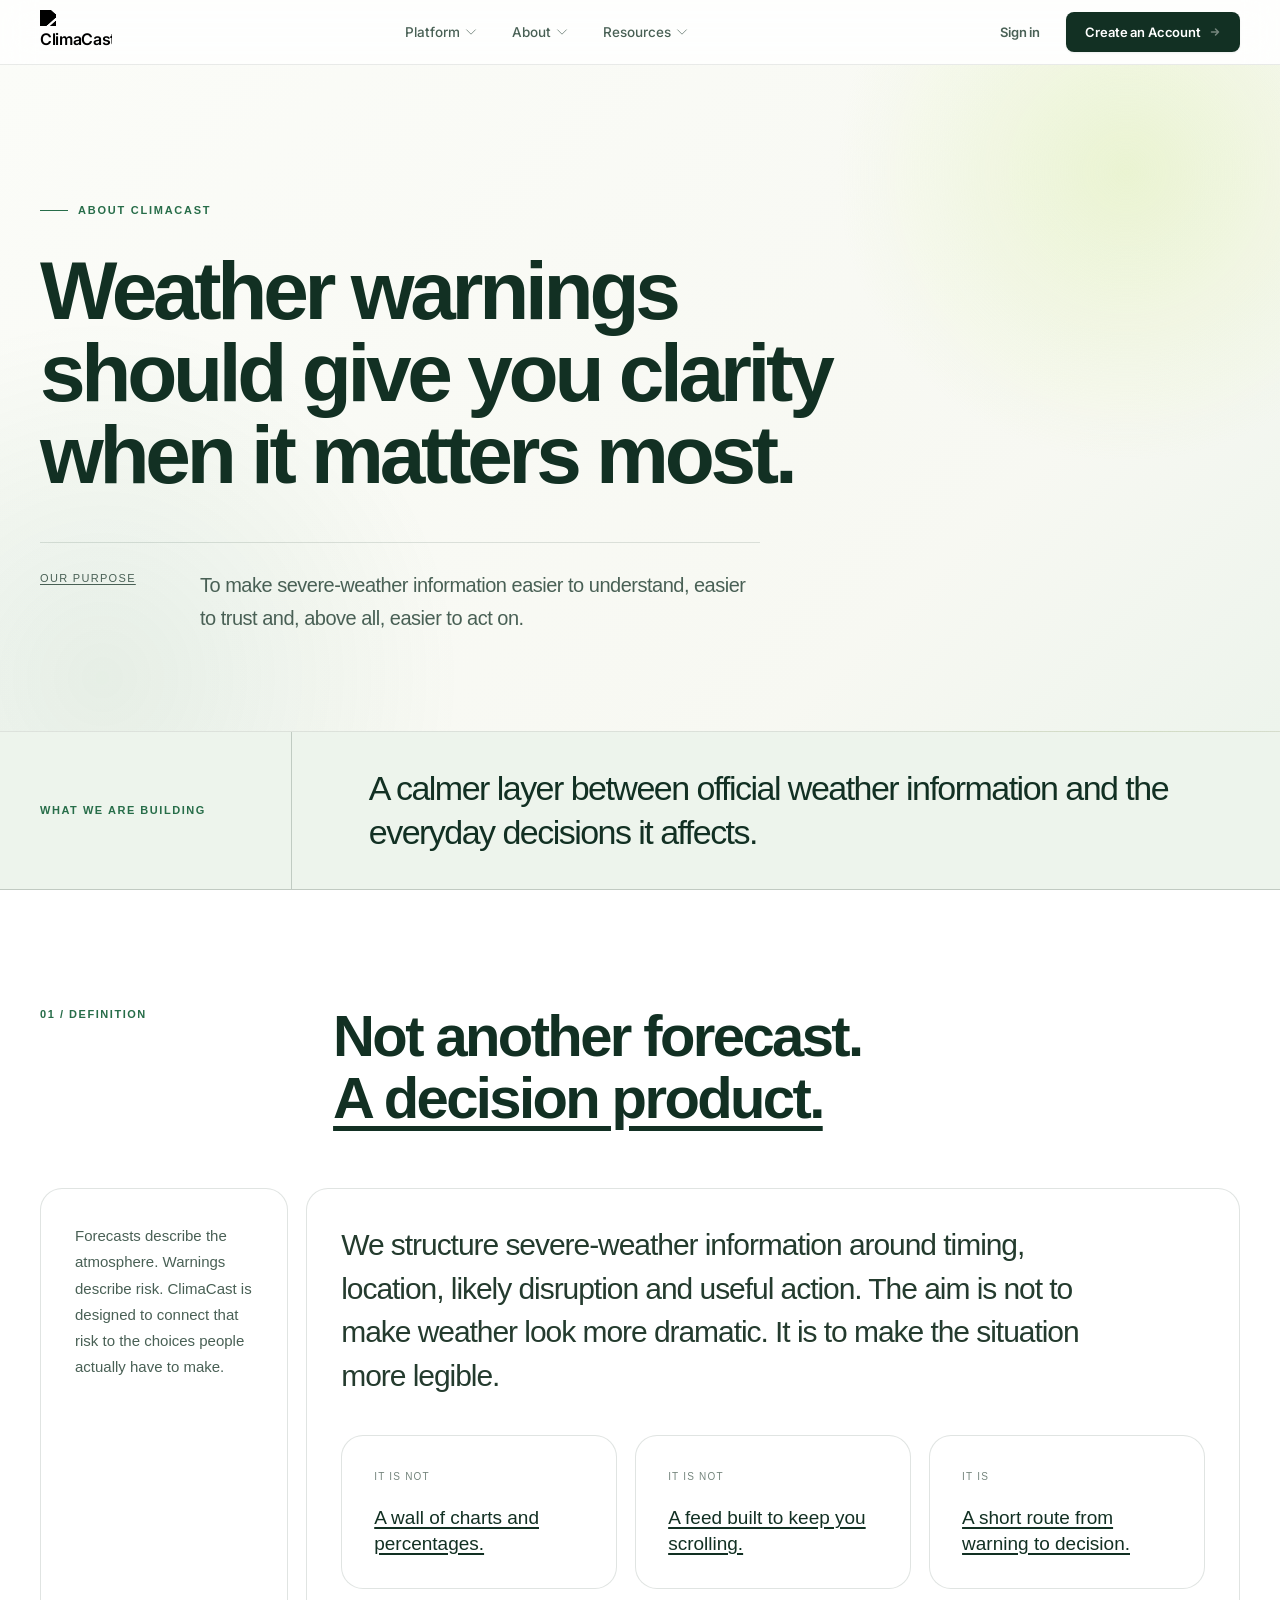
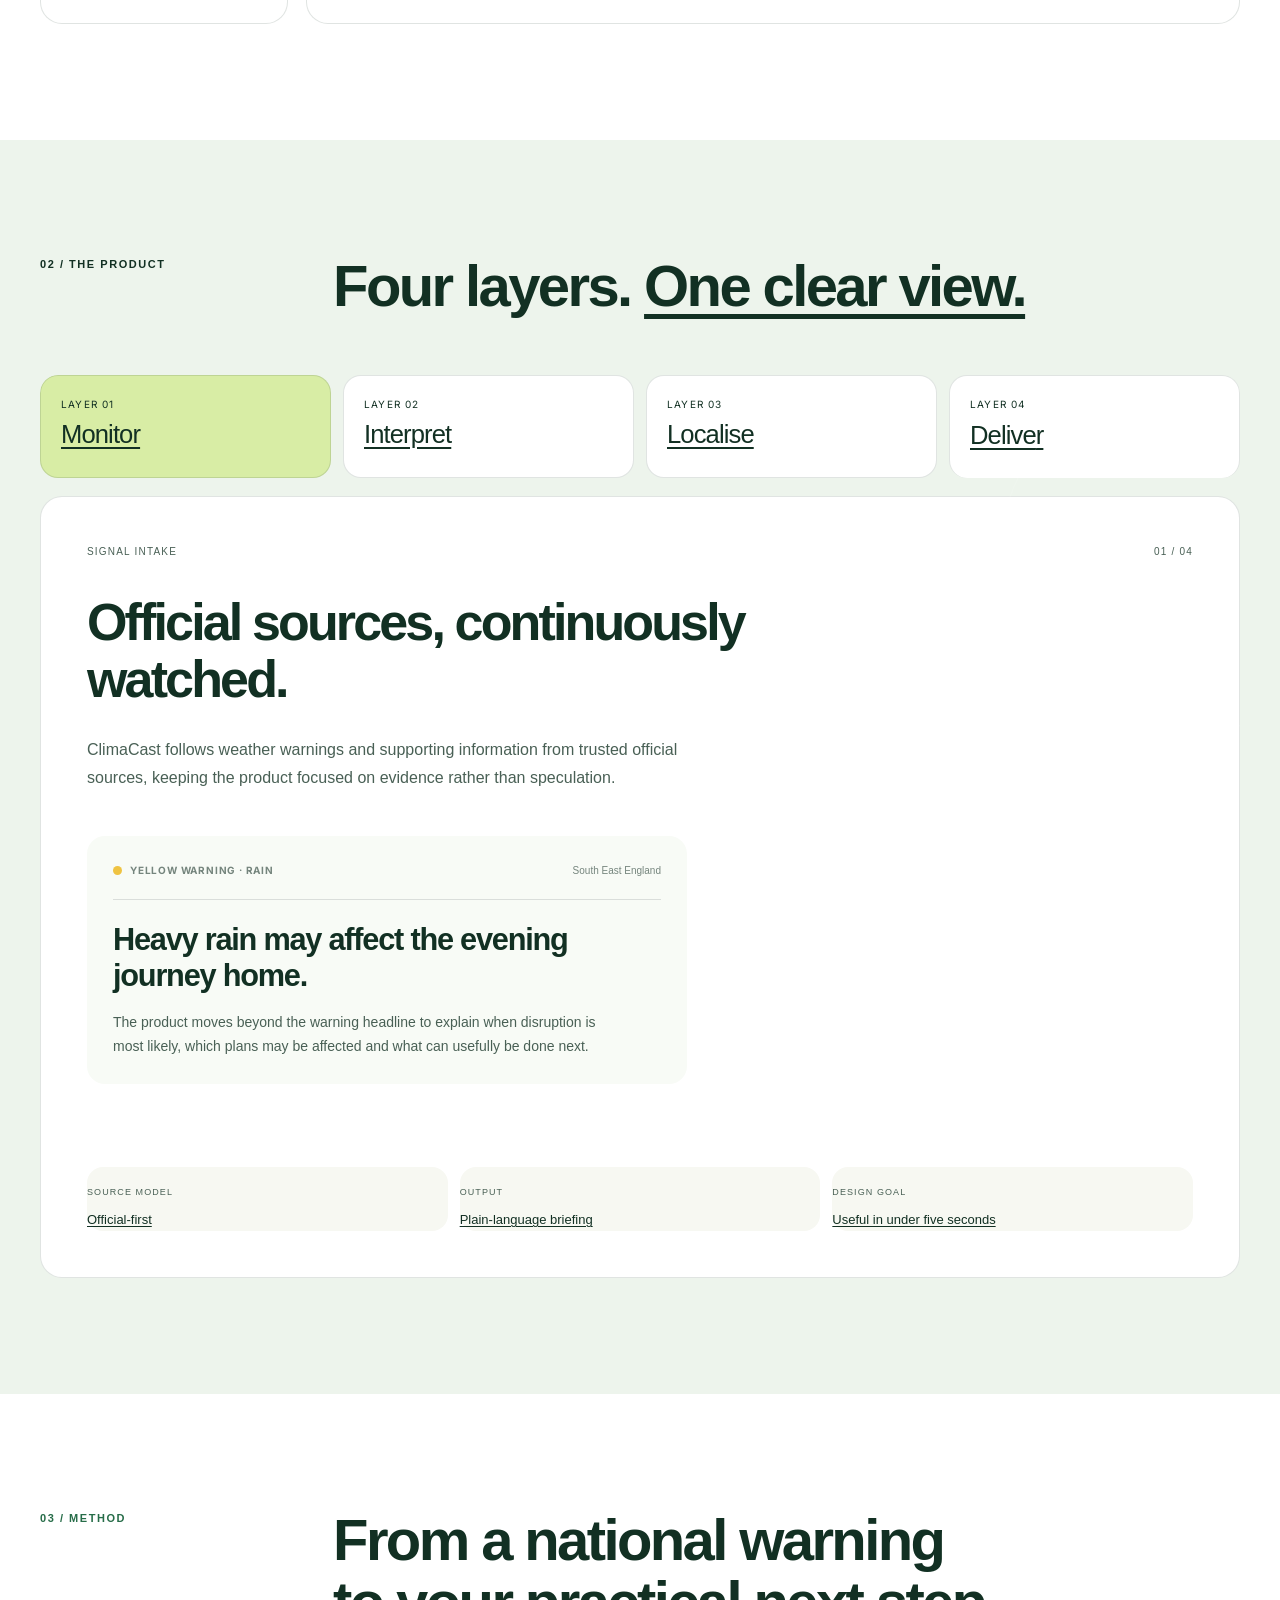
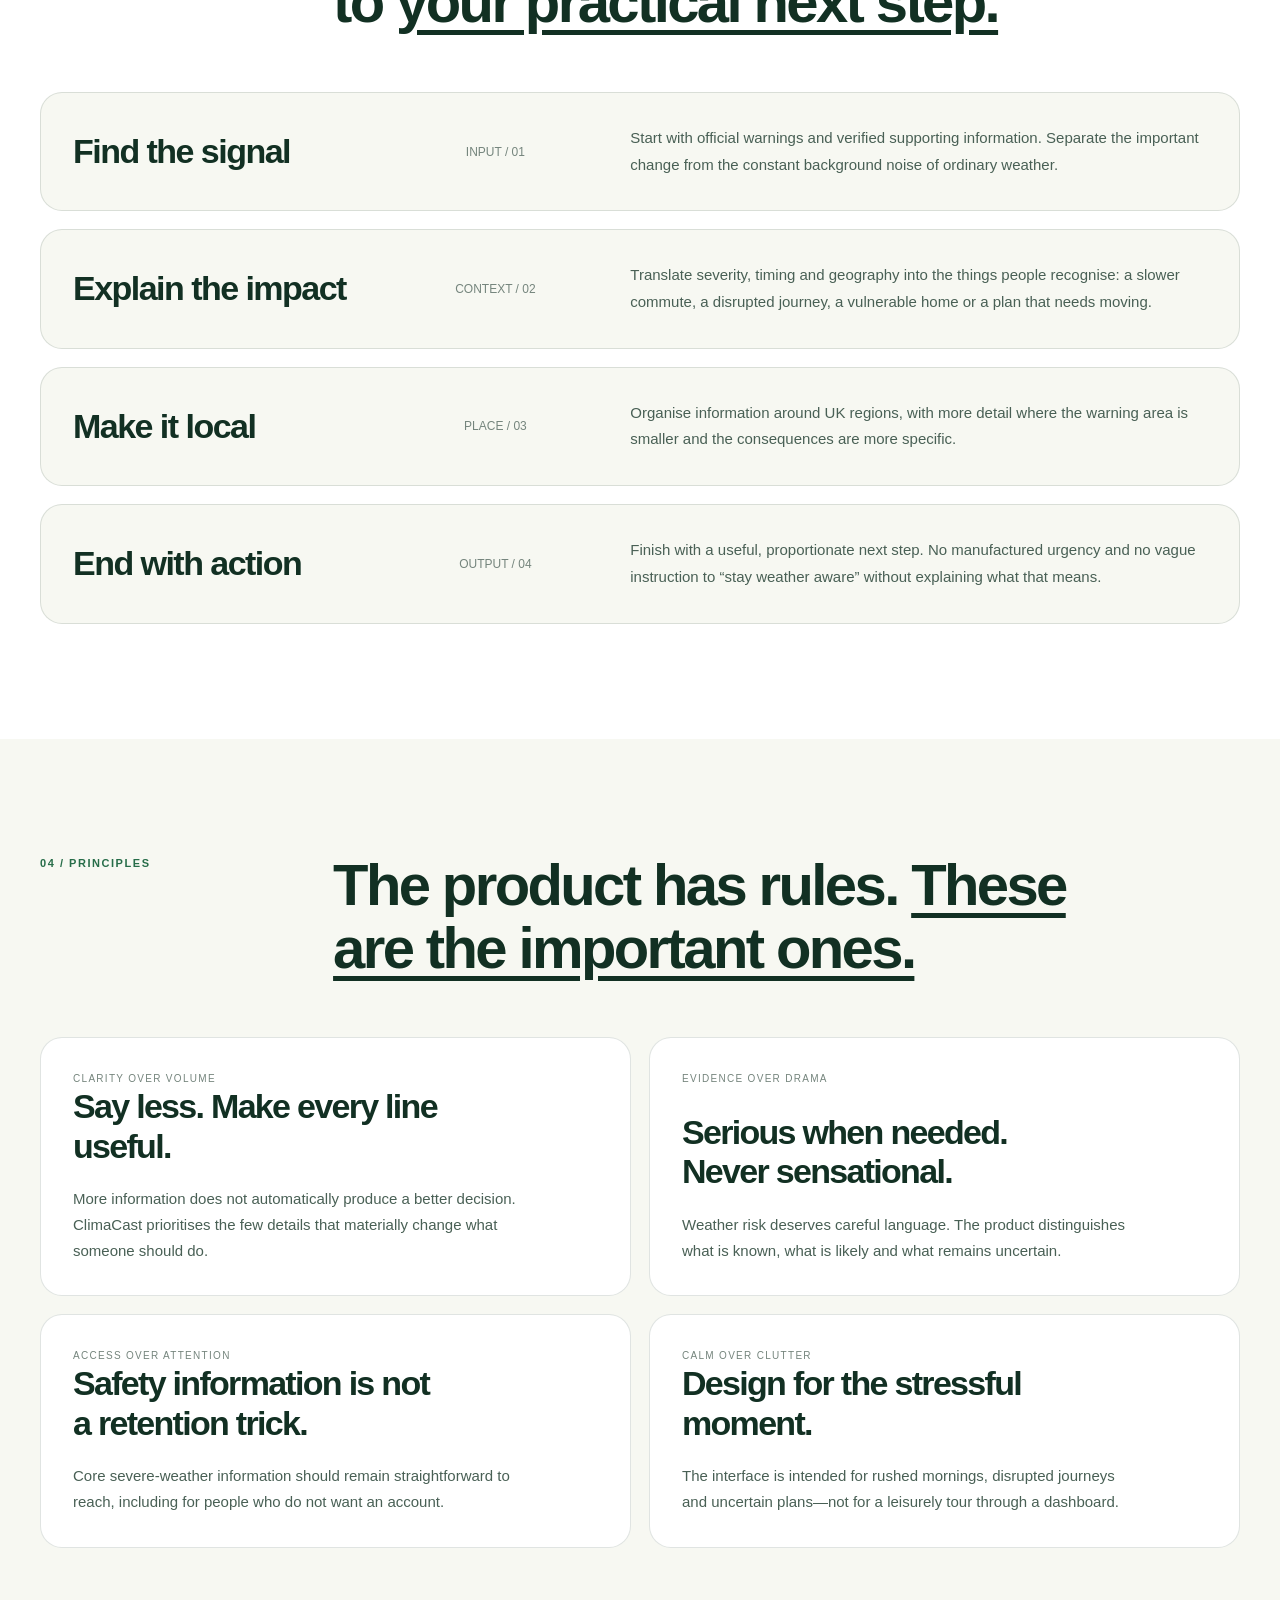
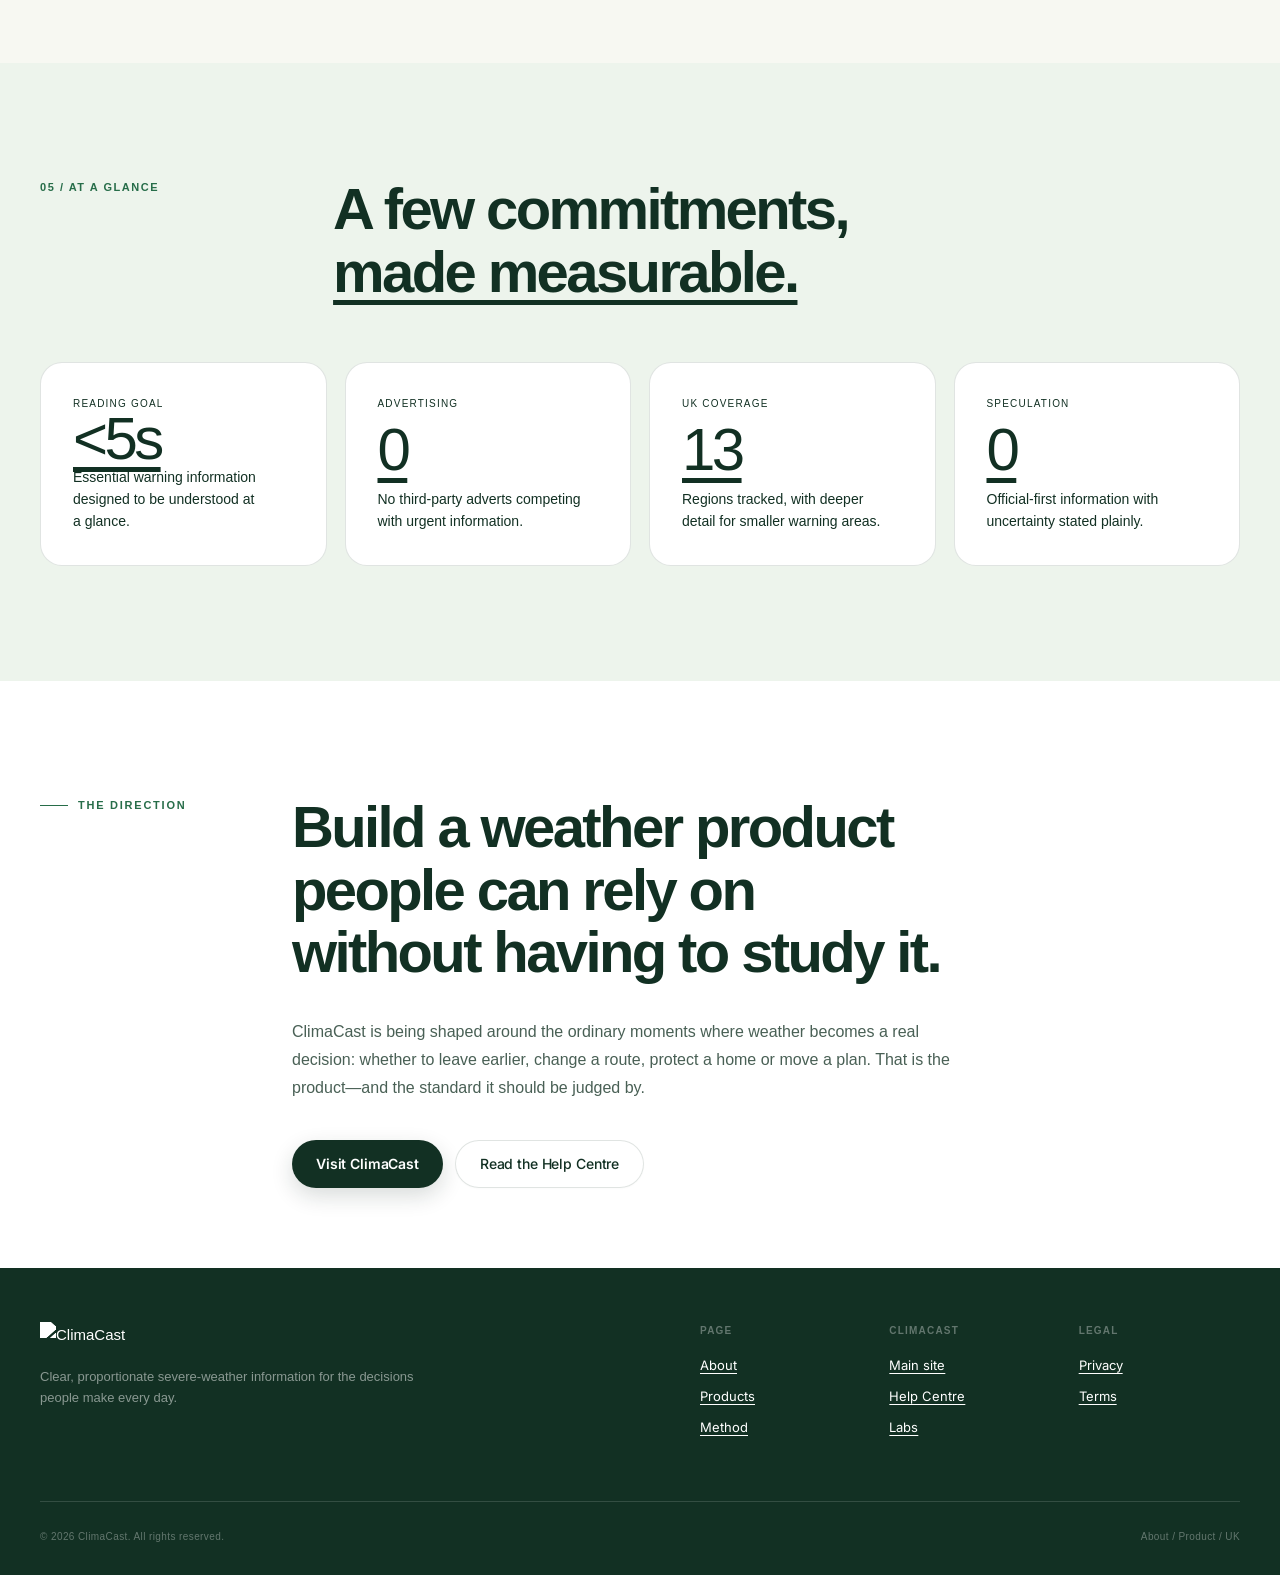
==== about.climacast.uk/index.html @ 26c212fe "[26100-DEVELOPMENT] several changes; summary in commit details" ====
<!DOCTYPE html>
<html lang="en">

<head>
  <meta charset="UTF-8">
  <meta name="viewport" content="width=device-width, initial-scale=1.0">
  <meta name="description"
    content="About ClimaCast and the product behind clearer, more useful UK severe weather intelligence.">
  <title>About ClimaCast — Product and Purpose</title>
  <link rel="preconnect" href="https://api.climacast.uk" crossorigin>
  <link rel="preconnect" href="https://fonts.googleapis.com">
  <link rel="preconnect" href="https://fonts.gstatic.com" crossorigin>
  <link href="https://fonts.googleapis.com/css2?family=Inter:wght@400;500;600;700;800&display=swap" rel="stylesheet">

  <style>
    @font-face {
      font-family: 'ClimaCast Sans';
      src: url('https://api.climacast.uk/fonts/climacast-sans/ClimaCastSans.woff2') format('woff2');
      font-weight: 300 900;
      font-style: normal;
      font-display: swap;
    }
*,
    *::before,
    *::after {
      box-sizing: border-box;
      margin: 0;
      padding: 0;
    }

    :root {
      --bg: #ffffff;
      --bg-surface: #f8fafc;
      --bg-card: #ffffff;
      --bg-muted: #f1f5f9;

      --border: rgba(15, 23, 42, 0.06);
      --border-strong: rgba(15, 23, 42, 0.12);
      --border-glow: rgba(15, 23, 42, 0.24);

      --text-primary: #0f172a;
      --text-secondary: #475569;
      --text-muted: #94a3b8;
      --text-dark: #ffffff;

      --amber: #b45309;
      --amber-bg: rgba(245, 158, 11, 0.05);
      --amber-border: rgba(245, 158, 11, 0.25);

      --yellow: #e3c604;
      --yellow-bg: rgba(234, 179, 8, 0.05);
      --yellow-border: rgba(234, 179, 8, 0.25);

      --red: #b91c1c;
      --red-bg: rgba(239, 68, 68, 0.05);
      --red-border: rgba(239, 68, 68, 0.25);

      --green: #15803d;
      --green-bg: rgba(22, 163, 74, 0.08);

      --blue: #1d4ed8;
      --blue-bg: rgba(59, 130, 246, 0.05);
      --blue-border: rgba(59, 130, 246, 0.25);

      --heading: 'ClimaCast Sans', sans-serif;
      --sans: 'ClimaCast Sans', sans-serif;
      --mono: 'ClimaCast Sans', sans-serif;
      --interactive: 'Inter', sans-serif;

      --radius-sm: 8px;
      --radius-md: 12px;
      --radius-lg: 16px;
      --radius-xl: 24px;

      --transition: all 0.3s cubic-bezier(0.16, 1, 0.3, 1);
      --transition-bounce: all 0.5s cubic-bezier(0.34, 1.56, 0.64, 1);

      --about-ink: #10271c;
      --about-cloud: #e7f0ea;
      --about-paper: #f4f7f2;
      --about-signal: #a9dc76;
      --about-green: #2f8f5b;
      --about-line: rgba(16, 39, 28, 0.16);

      --bg: #ffffff;
      --bg-surface: var(--about-paper);
      --bg-card: #ffffff;
      --bg-muted: var(--about-cloud);

      --text-primary: var(--about-ink);
      --text-secondary: #44594c;
      --text-muted: #6f8076;

      --border: rgba(21, 25, 15, 0.09);
      --border-strong: var(--about-line);
      --border-glow: rgba(47, 143, 91, 0.28);
    }

    html {
      scroll-behavior: smooth;
      background-color: var(--bg);
    }

    body {
      font-family: var(--sans);
      background: var(--bg);
      color: var(--text-primary);
      overflow-x: hidden;
      -webkit-font-smoothing: antialiased;
      font-size: 14px;
      line-height: 1.6;
    }

    h1,
    h2,
    h3,
    h4,
    h5,
    h6 {
      font-family: var(--heading);
    }

    a {
      color: inherit;
      text-decoration: none;
    }

    button,
    input {
      font: inherit;
      background: none;
      border: none;
    }

    img {
      display: block;
      max-width: 100%;
    }

    .container {
      width: min(1200px, calc(100% - 48px));
      margin: 0 auto;
    }

    .skip-link {
      position: absolute;
      left: 24px;
      top: -100px;
      background: var(--text-primary);
      color: var(--text-dark);
      padding: 12px 20px;
      border-radius: var(--radius-sm);
      font-size: 13px;
      font-weight: 600;
      z-index: 9999;
      transition: var(--transition-bounce);
      box-shadow: 0 12px 24px rgba(15, 23, 42, 0.15);
    }

    .skip-link:focus {
      top: 24px;
    }

    /* Buttons preserved from root/index.html. */
    .btn {
      position: relative;
      display: inline-flex;
      align-items: center;
      justify-content: center;
      gap: 8px;
      height: 40px;
      padding: 0 18px;
      border-radius: var(--radius-sm);
      font-size: 13px;
      font-weight: 500;
      letter-spacing: -0.01em;
      cursor: pointer;
      white-space: nowrap;
      transition: var(--transition);
    }

    .btn-primary {
      background: var(--text-primary);
      color: var(--text-dark);
      font-weight: 600;
      box-shadow: 0 1px 2px rgba(15, 23, 42, 0.08), inset 0 1px 0 rgba(255, 255, 255, 0.15);
    }

    .btn-primary:hover:not(:disabled) {
      transform: scale(1.01);
    }

    .btn-primary:active:not(:disabled) {
      transform: scale(0.99);
      box-shadow: none;
    }

    .btn-outline {
      background: #ffffff;
      border: 1px solid var(--border-strong);
      color: var(--text-primary);
      box-shadow: 0 1px 2px rgba(15, 23, 42, 0.02), inset 0 1px 0 rgba(255, 255, 255, 1);
    }

    .btn-outline:hover:not(:disabled) {
      background: var(--bg-surface);
      border-color: var(--border-glow);
      transform: scale(1.01);
      box-shadow: 0 8px 16px rgba(15, 23, 42, 0.06);
    }

    .btn-outline:active:not(:disabled) {
      transform: scale(0.99);
    }

    .btn-ghost {
      color: var(--text-secondary);
    }

    .btn-ghost:hover:not(:disabled) {
      color: var(--text-primary);
      background: rgba(15, 23, 42, 0.04);
      transform: scale(1.01);
    }

    .btn-ghost:active:not(:disabled) {
      transform: scale(0.99);
    }

    .btn-nav {
      height: 34px;
      padding: 0 12px;
      font-size: 12.5px;
      background: rgba(15, 23, 42, 0.02);
      border: 1px solid var(--border);
      color: var(--text-secondary);
    }

    .btn-nav:hover {
      color: var(--text-primary);
      border-color: var(--border-strong);
      background: rgba(15, 23, 42, 0.05);
    }

    .btn-nav svg {
      color: var(--text-muted);
      transition: var(--transition-bounce);
    }

    .btn-nav:hover svg {
      color: var(--text-primary);
      transform: translateX(4px);
    }

    .btn-lg {
      height: 48px;
      padding: 0 24px;
      font-size: 14px;
      border-radius: var(--radius-md);
    }

    .btn:disabled {
      opacity: 0.4;
      cursor: not-allowed;
    }

    /* Header preserved from root/index.html. */
    .header {
      position: sticky;
      top: 0;
      z-index: 1000;
      border-bottom: 1px solid var(--border);
      background: rgba(255, 255, 255, 0.75);
      backdrop-filter: blur(16px);
      transition: transform 0.3s ease;
    }

    .nav {
      display: flex;
      align-items: center;
      justify-content: space-between;
      height: 64px;
    }

    .brand {
      display: flex;
      align-items: center;
      gap: 10px;
      font-weight: 600;
      font-size: 16px;
      letter-spacing: -0.02em;
      color: var(--text-primary);
      transition: var(--transition);
    }

    .brand:hover {
      opacity: 0.8;
    }

    .brand-icon {
      width: 28px;
      height: 28px;
      border-radius: 6px;
      border: 1px solid var(--border-strong);
      background: linear-gradient(135deg, #e2e8f0 0%, #ffffff 100%);
      transition: transform 0.4s ease;
    }

    .brand:hover .brand-icon {
      transform: rotate(10deg) scale(1.05);
    }

    .nav-menu {
      display: flex;
      align-items: center;
      gap: 6px;
    }

    .nav-dropdown {
      position: relative;
    }

    .nav-dropdown-trigger {
      padding: 8px 14px;
      font-size: 13.5px;
      font-weight: 500;
      color: var(--text-secondary);
      border-radius: var(--radius-sm);
      cursor: pointer;
      display: flex;
      align-items: center;
      gap: 4px;
      transition: var(--transition);
    }

    .nav-dropdown-trigger:hover {
      color: var(--text-primary);
      background: rgba(15, 23, 42, 0.03);
    }

    .nav-dropdown-trigger span {
      font-size: 10px;
      color: var(--text-muted);
      transition: transform 0.2s ease;
    }

    .nav-dropdown:hover .nav-dropdown-trigger span {
      transform: rotate(180deg);
      color: var(--text-primary);
    }

    .nav-dropdown-menu {
      position: absolute;
      top: 100%;
      left: 50%;
      transform: translateX(-50%) translateY(10px);
      width: max-content;
      min-width: 320px;
      background: #ffffff;
      border: 1px solid var(--border-strong);
      border-radius: var(--radius-lg);
      box-shadow: 0 20px 50px rgba(15, 23, 42, 0.08), 0 4px 12px rgba(15, 23, 42, 0.02);
      padding: 20px;
      opacity: 0;
      visibility: hidden;
      display: grid;
      gap: 16px;
      z-index: 2000;
      transition: opacity 0.25s ease, transform 0.25s ease, visibility 0.25s;
      padding-top: 20px;
      margin-top: -8px;
    }

    .nav-dropdown-menu.mega-menu {
      width: min(920px, 85vw);
      grid-template-columns: repeat(3, 1fr);
      gap: 28px;
      padding: 24px;
    }

    .nav-dropdown-menu.double-menu {
      width: 620px;
      grid-template-columns: repeat(2, 1fr);
      gap: 20px;
    }

    .nav-dropdown:hover .nav-dropdown-menu {
      opacity: 1;
      visibility: visible;
      transform: translateX(-50%) translateY(0);
    }

    .dropdown-col h4 {
      font-family: var(--heading);
      font-size: 11px;
      font-weight: 700;
      text-transform: uppercase;
      letter-spacing: 0.05em;
      color: var(--text-muted);
      margin-bottom: 12px;
      padding-left: 6px;
    }

    .dropdown-item {
      display: flex;
      gap: 12px;
      padding: 10px;
      border-radius: var(--radius-sm);
      transition: var(--transition);
    }

    .dropdown-item:hover {
      background: var(--bg-surface);
    }

    .dropdown-icon {
      width: 32px;
      height: 32px;
      border: 1px solid var(--border);
      border-radius: 6px;
      background: var(--bg-card);
      flex-shrink: 0;
      display: grid;
      place-items: center;
      color: var(--text-secondary);
      transition: var(--transition);
    }

    .dropdown-item:hover .dropdown-icon {
      color: var(--text-primary);
      background: #ffffff;
    }

    .dropdown-item strong {
      display: block;
      font-size: 13px;
      font-weight: 600;
      color: var(--text-primary);
      margin-bottom: 2px;
    }

    .dropdown-item span {
      display: block;
      font-size: 11.5px;
      color: var(--text-secondary);
      line-height: 1.4;
    }

    .dropdown-item .dropdown-icon svg {
      width: 18px;
      height: 18px;
      color: var(--text-muted);
      transition: var(--transition);
    }

    .dropdown-chevron {
      width: 14px;
      height: 14px;
      color: var(--text-muted);
      transition: transform 0.2s ease;
      flex-shrink: 0;
    }

    .nav-dropdown:hover .dropdown-chevron {
      transform: rotate(180deg);
      color: var(--text-primary);
    }

    .nav-actions {
      display: flex;
      align-items: center;
      gap: 8px;
    }

    .menu-toggle {
      display: none;
      align-items: center;
      justify-content: center;
      width: 38px;
      height: 38px;
      border-radius: var(--radius-sm);
      border: 1px solid var(--border);
      color: var(--text-secondary);
    }

    /* About and product page. */
    .eyebrow {
      display: inline-flex;
      align-items: center;
      gap: 10px;
      font-size: 11px;
      font-weight: 700;
      letter-spacing: 0.16em;
      text-transform: uppercase;
    }

    .eyebrow::before {
      content: '';
      width: 28px;
      height: 1px;
      background: currentColor;
    }

    .about-hero {
      position: relative;
      min-height: calc(100vh - 64px);
      display: grid;
      align-items: stretch;
      background: var(--about-paper);
      border-bottom: 1px solid rgba(16, 26, 39, 0.14);
      overflow: hidden;
    }

    .hero-layout {
      display: grid;
      grid-template-columns: minmax(0, 1.45fr) minmax(320px, 0.55fr);
      min-height: calc(100vh - 64px);
    }

    .hero-copy {
      position: relative;
      padding: clamp(72px, 9vw, 132px) clamp(40px, 7vw, 96px) 64px 0;
      display: flex;
      flex-direction: column;
      justify-content: space-between;
      border-right: 1px solid rgba(16, 26, 39, 0.14);
    }

    .hero-copy::after {
      content: '';
      position: absolute;
      width: 340px;
      height: 340px;
      right: -170px;
      top: 6%;
      border: 1px solid rgba(16, 26, 39, 0.1);
      border-radius: 50%;
      pointer-events: none;
    }

    .hero-copy .eyebrow {
      color: #5c6671;
      margin-bottom: 36px;
    }

    .about-title {
      position: relative;
      z-index: 1;
      max-width: 900px;
      font-size: clamp(54px, 7.6vw, 112px);
      line-height: 0.93;
      letter-spacing: -0.065em;
      font-weight: 650;
      color: var(--about-ink);
    }

    .about-title .outline {
      color: transparent;
      -webkit-text-stroke: 1.4px var(--about-ink);
    }

    .hero-footnote {
      display: grid;
      grid-template-columns: 150px minmax(0, 520px);
      align-items: start;
      gap: 36px;
      margin-top: 80px;
      color: #3f4b58;
    }

    .hero-footnote strong {
      font-size: 11px;
      letter-spacing: 0.12em;
      text-transform: uppercase;
    }

    .hero-footnote p {
      font-family: var(--heading);
      font-size: clamp(18px, 2vw, 24px);
      line-height: 1.45;
      letter-spacing: -0.025em;
    }

    .hero-ledger {
      background: var(--about-ink);
      color: #fff;
      padding: clamp(72px, 9vw, 132px) 0 64px clamp(32px, 5vw, 64px);
      display: flex;
      flex-direction: column;
      justify-content: space-between;
      position: relative;
    }

    .hero-ledger::before {
      content: '';
      position: absolute;
      inset: 0;
      opacity: 0.13;
      background-image:
        linear-gradient(rgba(255, 255, 255, 0.35) 1px, transparent 1px),
        linear-gradient(90deg, rgba(255, 255, 255, 0.35) 1px, transparent 1px);
      background-size: 44px 44px;
      mask-image: linear-gradient(to bottom, #000, transparent 72%);
      pointer-events: none;
    }

    .ledger-top,
    .ledger-bottom {
      position: relative;
      z-index: 1;
    }

    .ledger-label {
      display: flex;
      align-items: center;
      justify-content: space-between;
      color: rgba(255, 255, 255, 0.56);
      font-size: 10px;
      text-transform: uppercase;
      letter-spacing: 0.14em;
      padding-right: 24px;
      margin-bottom: 42px;
    }

    .live-dot {
      width: 7px;
      height: 7px;
      border-radius: 50%;
      background: var(--about-signal);
      box-shadow: 0 0 0 6px rgba(231, 240, 90, 0.09);
    }

    .ledger-statement {
      max-width: 340px;
      font-family: var(--heading);
      font-size: clamp(27px, 3vw, 42px);
      line-height: 1.08;
      letter-spacing: -0.045em;
    }

    .ledger-statement mark {
      background: var(--about-signal);
      color: var(--about-ink);
      padding: 0 0.12em;
    }

    .ledger-list {
      list-style: none;
      padding-right: 24px;
    }

    .ledger-list li {
      display: grid;
      grid-template-columns: 48px 1fr;
      gap: 18px;
      padding: 18px 0;
      border-top: 1px solid rgba(255, 255, 255, 0.14);
    }

    .ledger-list span {
      color: var(--about-signal);
      font-family: var(--heading);
      font-size: 12px;
    }

    .ledger-list p {
      color: rgba(255, 255, 255, 0.72);
      font-size: 12px;
      line-height: 1.55;
    }

    .identity-strip {
      background: var(--about-signal);
      color: var(--about-ink);
      border-bottom: 1px solid rgba(16, 26, 39, 0.18);
    }

    .identity-grid {
      display: grid;
      grid-template-columns: 0.7fr 1.3fr;
      min-height: 210px;
    }

    .identity-label {
      display: flex;
      align-items: center;
      border-right: 1px solid rgba(16, 26, 39, 0.18);
      padding-right: 48px;
    }

    .identity-label p {
      font-size: 11px;
      letter-spacing: 0.14em;
      text-transform: uppercase;
      font-weight: 700;
    }

    .identity-text {
      padding: 46px 0 46px clamp(36px, 6vw, 88px);
      display: flex;
      align-items: center;
    }

    .identity-text p {
      max-width: 780px;
      font-family: var(--heading);
      font-size: clamp(25px, 3vw, 42px);
      line-height: 1.16;
      letter-spacing: -0.045em;
    }

    .section-shell {
      padding: clamp(92px, 11vw, 160px) 0;
    }

    .section-header {
      display: grid;
      grid-template-columns: 0.7fr 1.3fr;
      margin-bottom: clamp(56px, 7vw, 96px);
    }

    .section-number {
      font-size: 11px;
      letter-spacing: 0.14em;
      text-transform: uppercase;
      font-weight: 700;
      color: #697582;
    }

    .section-heading {
      max-width: 770px;
      font-size: clamp(40px, 5.4vw, 76px);
      line-height: 1.02;
      letter-spacing: -0.055em;
      font-weight: 600;
      color: var(--about-ink);
    }

    .section-heading em {
      font-weight: 350;
      color: #6b7680;
    }

    .product-definition {
      background: #fff;
    }

    .definition-grid {
      display: grid;
      grid-template-columns: 0.7fr 1.3fr;
      border-top: 1px solid rgba(16, 26, 39, 0.16);
    }

    .definition-aside {
      padding: 48px 48px 48px 0;
      border-right: 1px solid rgba(16, 26, 39, 0.16);
    }

    .definition-aside p {
      max-width: 310px;
      color: #5b6874;
      font-size: 13px;
      line-height: 1.75;
    }

    .definition-main {
      padding: 48px 0 0 clamp(36px, 6vw, 88px);
    }

    .definition-main > p {
      max-width: 760px;
      font-family: var(--heading);
      font-size: clamp(22px, 2.8vw, 36px);
      line-height: 1.35;
      letter-spacing: -0.035em;
      margin-bottom: 72px;
      color: #25313d;
    }

    .not-list {
      display: grid;
      grid-template-columns: repeat(3, 1fr);
      border-top: 1px solid rgba(16, 26, 39, 0.16);
    }

    .not-item {
      padding: 28px 24px 36px 0;
      min-height: 160px;
    }

    .not-item + .not-item {
      border-left: 1px solid rgba(16, 26, 39, 0.16);
      padding-left: 24px;
    }

    .not-item span {
      display: block;
      font-size: 10px;
      letter-spacing: 0.12em;
      text-transform: uppercase;
      color: #7b8690;
      margin-bottom: 20px;
    }

    .not-item strong {
      display: block;
      max-width: 190px;
      font-family: var(--heading);
      font-size: 18px;
      line-height: 1.25;
      font-weight: 550;
    }

    .product-system {
      background: var(--about-ink);
      color: #fff;
      overflow: hidden;
    }

    .product-system .section-number {
      color: rgba(255, 255, 255, 0.48);
    }

    .product-system .section-heading {
      color: #fff;
    }

    .product-system .section-heading em {
      color: rgba(255, 255, 255, 0.45);
    }

    .system-board {
      display: grid;
      grid-template-columns: 0.48fr 1.52fr;
      border: 1px solid rgba(255, 255, 255, 0.15);
      min-height: 670px;
    }

    .system-index {
      border-right: 1px solid rgba(255, 255, 255, 0.15);
      display: flex;
      flex-direction: column;
    }

    .system-tab {
      flex: 1;
      padding: 28px;
      border-bottom: 1px solid rgba(255, 255, 255, 0.15);
      display: flex;
      flex-direction: column;
      justify-content: space-between;
      min-height: 142px;
      color: rgba(255, 255, 255, 0.4);
      transition: background 0.25s ease, color 0.25s ease;
      cursor: pointer;
    }

    .system-tab:last-child {
      border-bottom: 0;
    }

    .system-tab:hover,
    .system-tab.is-active {
      background: var(--about-signal);
      color: var(--about-ink);
    }

    .system-tab span {
      font-size: 10px;
      letter-spacing: 0.12em;
      text-transform: uppercase;
    }

    .system-tab strong {
      font-family: var(--heading);
      font-size: clamp(20px, 2vw, 27px);
      font-weight: 500;
      letter-spacing: -0.035em;
    }

    .system-stage {
      padding: clamp(34px, 5vw, 72px);
      position: relative;
      display: flex;
      flex-direction: column;
      justify-content: space-between;
      background-image:
        linear-gradient(rgba(255, 255, 255, 0.055) 1px, transparent 1px),
        linear-gradient(90deg, rgba(255, 255, 255, 0.055) 1px, transparent 1px);
      background-size: 56px 56px;
    }

    .system-stage::after {
      content: '';
      position: absolute;
      width: 360px;
      height: 360px;
      right: -120px;
      top: -120px;
      border: 1px solid rgba(255, 255, 255, 0.12);
      border-radius: 50%;
    }

    .stage-kicker {
      position: relative;
      z-index: 1;
      display: flex;
      justify-content: space-between;
      color: rgba(255, 255, 255, 0.48);
      font-size: 10px;
      letter-spacing: 0.12em;
      text-transform: uppercase;
    }

    .stage-content {
      position: relative;
      z-index: 1;
      max-width: 740px;
    }

    .stage-content h3 {
      font-size: clamp(38px, 5vw, 70px);
      line-height: 1;
      letter-spacing: -0.055em;
      font-weight: 550;
      margin-bottom: 28px;
    }

    .stage-content > p {
      max-width: 570px;
      color: rgba(255, 255, 255, 0.64);
      font-size: 15px;
      line-height: 1.75;
      margin-bottom: 44px;
    }

    .signal-card {
      max-width: 600px;
      background: #f5f6f0;
      color: var(--about-ink);
      padding: 26px;
      border-radius: 2px;
      box-shadow: 18px 18px 0 rgba(231, 240, 90, 0.12);
    }

    .signal-card-head {
      display: flex;
      justify-content: space-between;
      align-items: center;
      padding-bottom: 20px;
      border-bottom: 1px solid rgba(16, 26, 39, 0.13);
      margin-bottom: 22px;
    }

    .warning-chip {
      display: inline-flex;
      align-items: center;
      gap: 8px;
      color: #7a5000;
      font-size: 10px;
      font-weight: 700;
      letter-spacing: 0.08em;
      text-transform: uppercase;
    }

    .warning-chip::before {
      content: '';
      width: 9px;
      height: 9px;
      background: #efc342;
      border-radius: 50%;
    }

    .signal-card-head > span {
      color: #77818a;
      font-size: 10px;
    }

    .signal-card h4 {
      font-size: clamp(22px, 2.4vw, 31px);
      line-height: 1.16;
      letter-spacing: -0.04em;
      font-weight: 600;
      margin-bottom: 18px;
    }

    .signal-card p {
      max-width: 500px;
      color: #56626d;
      font-size: 12px;
    }

    .stage-meta {
      position: relative;
      z-index: 1;
      display: grid;
      grid-template-columns: repeat(3, 1fr);
      margin-top: 48px;
      border-top: 1px solid rgba(255, 255, 255, 0.14);
    }

    .stage-meta div {
      padding-top: 18px;
    }

    .stage-meta span {
      display: block;
      color: rgba(255, 255, 255, 0.36);
      font-size: 9px;
      text-transform: uppercase;
      letter-spacing: 0.12em;
      margin-bottom: 6px;
    }

    .stage-meta strong {
      font-size: 12px;
      font-weight: 500;
    }

    .method {
      background: var(--about-cloud);
    }

    .method-list {
      border-top: 1px solid rgba(16, 26, 39, 0.17);
    }

    .method-row {
      display: grid;
      grid-template-columns: 0.7fr 0.34fr 0.96fr;
      min-height: 225px;
      border-bottom: 1px solid rgba(16, 26, 39, 0.17);
    }

    .method-name {
      display: flex;
      align-items: center;
      padding-right: 40px;
      border-right: 1px solid rgba(16, 26, 39, 0.17);
    }

    .method-name h3 {
      font-size: clamp(28px, 3.5vw, 48px);
      letter-spacing: -0.045em;
      line-height: 1;
      font-weight: 550;
    }

    .method-code {
      display: grid;
      place-items: center;
      border-right: 1px solid rgba(16, 26, 39, 0.17);
      color: #75808b;
      font-family: var(--heading);
      font-size: 12px;
    }

    .method-copy {
      display: flex;
      align-items: center;
      padding-left: clamp(32px, 5vw, 72px);
    }

    .method-copy p {
      max-width: 510px;
      color: #4e5c68;
      font-size: 14px;
      line-height: 1.8;
    }

    .principles {
      background: var(--about-paper);
    }

    .principle-grid {
      display: grid;
      grid-template-columns: repeat(2, 1fr);
      border-top: 1px solid rgba(16, 26, 39, 0.17);
      border-left: 1px solid rgba(16, 26, 39, 0.17);
    }

    .principle-card {
      min-height: 330px;
      padding: clamp(30px, 4vw, 56px);
      border-right: 1px solid rgba(16, 26, 39, 0.17);
      border-bottom: 1px solid rgba(16, 26, 39, 0.17);
      display: flex;
      flex-direction: column;
      justify-content: space-between;
      position: relative;
      overflow: hidden;
    }

    .principle-card::after {
      content: attr(data-index);
      position: absolute;
      right: -8px;
      bottom: -66px;
      font-family: var(--heading);
      font-size: 190px;
      font-weight: 700;
      line-height: 1;
      color: rgba(16, 26, 39, 0.035);
    }

    .principle-card > span {
      font-size: 10px;
      letter-spacing: 0.13em;
      text-transform: uppercase;
      color: #76818b;
    }

    .principle-card h3 {
      position: relative;
      z-index: 1;
      max-width: 380px;
      font-size: clamp(28px, 3.6vw, 48px);
      line-height: 1;
      letter-spacing: -0.05em;
      font-weight: 560;
      margin-bottom: 20px;
    }

    .principle-card p {
      position: relative;
      z-index: 1;
      max-width: 430px;
      color: #55626e;
      font-size: 13px;
      line-height: 1.75;
    }

    .facts {
      background: var(--about-signal);
      color: var(--about-ink);
    }

    .facts-grid {
      display: grid;
      grid-template-columns: repeat(4, 1fr);
      border-left: 1px solid rgba(16, 26, 39, 0.22);
      border-top: 1px solid rgba(16, 26, 39, 0.22);
    }

    .fact {
      min-height: 270px;
      padding: 32px;
      border-right: 1px solid rgba(16, 26, 39, 0.22);
      border-bottom: 1px solid rgba(16, 26, 39, 0.22);
      display: flex;
      flex-direction: column;
      justify-content: space-between;
    }

    .fact span {
      font-size: 10px;
      text-transform: uppercase;
      letter-spacing: 0.12em;
    }

    .fact strong {
      font-family: var(--heading);
      font-size: clamp(42px, 5vw, 72px);
      line-height: 0.9;
      letter-spacing: -0.06em;
      font-weight: 650;
    }

    .fact p {
      max-width: 190px;
      font-size: 12px;
      line-height: 1.55;
    }

    .closing {
      background: #fff;
      padding: clamp(90px, 12vw, 180px) 0 80px;
    }

    .closing-grid {
      display: grid;
      grid-template-columns: 0.7fr 1.3fr;
    }

    .closing .eyebrow {
      align-self: start;
      color: #6a7580;
    }

    .closing-copy h2 {
      max-width: 840px;
      font-size: clamp(48px, 6vw, 88px);
      line-height: 0.98;
      letter-spacing: -0.06em;
      font-weight: 600;
      margin-bottom: 34px;
    }

    .closing-copy p {
      max-width: 620px;
      color: #56636f;
      font-size: 16px;
      line-height: 1.75;
      margin-bottom: 38px;
    }

    .closing-actions {
      display: flex;
      gap: 12px;
      flex-wrap: wrap;
    }

    .footer {
      background: var(--about-ink);
      color: #fff;
      padding: 54px 0 30px;
    }

    .footer-top {
      display: grid;
      grid-template-columns: 1.1fr 0.9fr;
      padding-bottom: 54px;
      border-bottom: 1px solid rgba(255, 255, 255, 0.14);
    }

    .footer-brand img {
      width: 112px;
      filter: brightness(0) invert(1);
      margin-bottom: 20px;
    }

    .footer-brand p {
      max-width: 390px;
      color: rgba(255, 255, 255, 0.5);
      font-size: 12px;
    }

    .footer-links {
      display: grid;
      grid-template-columns: repeat(3, 1fr);
      gap: 28px;
    }

    .footer-links h3 {
      color: rgba(255, 255, 255, 0.34);
      font-size: 10px;
      text-transform: uppercase;
      letter-spacing: 0.12em;
      margin-bottom: 16px;
    }

    .footer-links a {
      display: block;
      width: max-content;
      color: rgba(255, 255, 255, 0.68);
      font-size: 12px;
      margin-bottom: 10px;
    }

    .footer-links a:hover {
      color: #fff;
    }

    .footer-base {
      display: flex;
      justify-content: space-between;
      padding-top: 26px;
      color: rgba(255, 255, 255, 0.34);
      font-size: 10px;
      letter-spacing: 0.04em;
    }

    .reveal {
      opacity: 0;
      transform: translateY(24px);
      transition: opacity 0.7s cubic-bezier(0.16, 1, 0.3, 1), transform 0.7s cubic-bezier(0.16, 1, 0.3, 1);
    }

    .reveal.is-visible {
      opacity: 1;
      transform: translateY(0);
    }

    @media (max-width: 1024px) {
      .hero-layout {
        grid-template-columns: 1fr;
      }

      .hero-copy {
        min-height: 720px;
        padding-right: 0;
        border-right: 0;
      }

      .hero-ledger {
        min-height: 620px;
        padding-right: 24px;
      }

      .system-board {
        grid-template-columns: 0.62fr 1.38fr;
      }

      .facts-grid {
        grid-template-columns: repeat(2, 1fr);
      }
    }

    @media (max-width: 768px) {
      .container {
        width: min(100% - 32px, 1200px);
      }

      .nav-menu {
        display: none;
        flex-direction: column;
        position: absolute;
        top: 64px;
        left: 0;
        right: 0;
        background: var(--bg-card);
        border-bottom: 1px solid var(--border);
        padding: 16px;
        gap: 8px;
      }

      .nav-menu.is-active {
        display: flex;
        animation: slideDown 0.3s ease forwards;
      }

      @keyframes slideDown {
        from {
          opacity: 0;
          transform: translateY(-10px);
        }

        to {
          opacity: 1;
          transform: translateY(0);
        }
      }

      .nav-dropdown-menu,
      .nav-dropdown-menu.mega-menu,
      .nav-dropdown-menu.double-menu {
        position: static;
        transform: none !important;
        width: 100% !important;
        box-shadow: none;
        border: none;
        padding: 8px 12px;
        display: none;
        grid-template-columns: 1fr !important;
        opacity: 1;
        visibility: visible;
      }

      .nav-dropdown:hover .nav-dropdown-menu {
        display: grid;
      }

      .nav-actions .btn-ghost {
        display: none;
      }

      .menu-toggle {
        display: inline-flex;
      }

      .hero-copy {
        min-height: 650px;
        padding-top: 72px;
      }

      .about-title {
        font-size: clamp(50px, 16vw, 74px);
      }

      .hero-footnote {
        grid-template-columns: 1fr;
        gap: 14px;
        margin-top: 54px;
      }

      .hero-ledger {
        min-height: 600px;
        padding-left: 28px;
      }

      .identity-grid,
      .section-header,
      .definition-grid,
      .closing-grid {
        grid-template-columns: 1fr;
      }

      .identity-label {
        padding: 30px 0;
        border-right: 0;
        border-bottom: 1px solid rgba(16, 26, 39, 0.18);
      }

      .identity-text {
        padding-left: 0;
      }

      .section-number {
        margin-bottom: 28px;
      }

      .definition-aside {
        border-right: 0;
        border-bottom: 1px solid rgba(16, 26, 39, 0.16);
      }

      .definition-main {
        padding-left: 0;
      }

      .not-list {
        grid-template-columns: 1fr;
      }

      .not-item + .not-item {
        border-left: 0;
        border-top: 1px solid rgba(16, 26, 39, 0.16);
        padding-left: 0;
      }

      .system-board {
        grid-template-columns: 1fr;
      }

      .system-index {
        display: grid;
        grid-template-columns: repeat(2, 1fr);
        border-right: 0;
        border-bottom: 1px solid rgba(255, 255, 255, 0.15);
      }

      .system-tab {
        min-height: 120px;
        border-right: 1px solid rgba(255, 255, 255, 0.15);
      }

      .system-stage {
        min-height: 660px;
      }

      .stage-meta {
        grid-template-columns: 1fr;
        gap: 12px;
      }

      .method-row {
        grid-template-columns: 1fr;
        padding: 38px 0;
      }

      .method-name,
      .method-code {
        border-right: 0;
      }

      .method-name {
        padding: 0 0 20px;
      }

      .method-code {
        display: block;
        padding-bottom: 24px;
      }

      .method-copy {
        padding-left: 0;
      }

      .principle-grid,
      .facts-grid,
      .footer-top,
      .footer-links {
        grid-template-columns: 1fr;
      }

      .footer-links {
        margin-top: 42px;
      }

      .footer-base {
        flex-direction: column;
        gap: 8px;
      }

      .closing .eyebrow {
        margin-bottom: 42px;
      }
    }

    @media (prefers-reduced-motion: reduce) {
      html {
        scroll-behavior: auto;
      }

      *,
      *::before,
      *::after {
        animation-duration: 0.01ms !important;
        animation-iteration-count: 1 !important;
        transition-duration: 0.01ms !important;
      }

      .reveal {
        opacity: 1;
        transform: none;
      }
    }
    a[href],
    button,
    input,
    select,
    textarea,
    summary,
    label,
    .btn,
    .btn-copy,
    .btn-nav,
    .btn-ghost,
    .btn-outline,
    .btn-primary,
    .nav,
    .nav a,
    .nav button,
    .nav-dropdown-trigger,
    .nav-dropdown-menu,
    .dropdown-item,
    .dropdown-col h4,
    .menu-toggle,
    .status-chip,
    .labs-pill,
    .version-tag,
    .severity-tag,
    .warning-chip,
    .meta-badge,
    .pill-item,
    .hero-badge,
    .footer a,
    .footer-system a,
    .footer-links a,
    .footer-social-links a,
    .toc-link,
    .faq-toc a,
    .system-tab,
    .step-dot,
    .code-tile,
    .form-input-element,
    .cookie-button-group,
    [onclick],
    [tabindex],
    [role='button'],
    [role='tab'],
    [role='menuitem'] {
      font-family: var(--interactive);
    }
  </style>
  <link rel="stylesheet" href="refine.css?v=calm-simple-2026-06-23">
  <style id="climacast-text-effects-standard">
    /* Text effects: underline only. No colour or weight shifts for emphasis states. */
    :where(.dim, .section-headline .dim, .section-heading em, .about-title .outline, .page-title .dim, .hero-title .dim, mark, em),
    main :where(strong, b) {
      color: inherit !important;
      background: none !important;
      font-weight: inherit !important;
      font-style: inherit !important;
      -webkit-text-fill-color: currentColor !important;
      -webkit-text-stroke: 0 !important;
      text-decoration-line: underline !important;
      text-decoration-color: currentColor !important;
      text-decoration-thickness: 0.08em !important;
      text-underline-offset: 0.14em !important;
    }

    :where(a[href]:not(.btn):not(.brand):not(.dropdown-item):not(.metric-tile):not(.system-tab), .prose a, .lab-feature-body a, .footer-system a, .footer a, .footer-links a, .footer-social-links a, .stage-footer a, .toc-link, .faq-toc a, .breadcrumb a, a.text-link) {
      color: inherit !important;
      font-weight: inherit !important;
      text-decoration-line: underline !important;
      text-decoration-color: currentColor !important;
      text-decoration-thickness: 1px !important;
      text-underline-offset: 0.22em !important;
    }

    :where(a[href]:not(.btn):not(.brand):not(.dropdown-item):not(.metric-tile):not(.system-tab), .prose a, .lab-feature-body a, .footer-system a, .footer a, .footer-links a, .footer-social-links a, .stage-footer a, .toc-link, .faq-toc a, .breadcrumb a, a.text-link):hover,
    :where(a[href]:not(.btn):not(.brand):not(.dropdown-item):not(.metric-tile):not(.system-tab), .prose a, .lab-feature-body a, .footer-system a, .footer a, .footer-links a, .footer-social-links a, .stage-footer a, .toc-link, .faq-toc a, .breadcrumb a, a.text-link):focus-visible {
      color: inherit !important;
      font-weight: inherit !important;
      text-decoration-color: currentColor !important;
    }

    :where(.dropdown-item:hover strong, .nav-dropdown-trigger:hover, .footer-column-group a:hover, .footer-social-links a:hover) {
      color: inherit !important;
      font-weight: inherit !important;
    }
  </style>

  <style id="climacast-shared-about-header">
    .header {
      position: sticky;
      top: 0;
      z-index: 1000;
      border-bottom: 1px solid var(--border);
      background: rgba(255, 255, 255, 0.75);
      backdrop-filter: blur(16px);
      transition: transform 0.3s ease;
    }

    .header .container {
      width: min(1200px, calc(100% - 48px));
      margin: 0 auto;
    }

    .header .nav {
      display: flex;
      align-items: center;
      justify-content: space-between;
      height: 64px;
      width: 100%;
    }

    .header .brand {
      display: flex;
      align-items: center;
      gap: 10px;
      font-weight: 600;
      font-size: 16px;
      color: var(--text-primary);
      text-decoration: none;
      transition: var(--transition);
    }

    .header .brand:hover {
      opacity: 0.8;
    }

    .header .brand img {
      width: 72px;
      display: block;
    }

    .header button {
      font: inherit;
      background: none;
      border: 0;
    }

    .header .nav-menu {
      display: flex;
      align-items: center;
      gap: 6px;
    }

    .header .nav-dropdown {
      position: relative;
    }

    .header .nav-dropdown-trigger {
      padding: 8px 14px;
      font-size: 13.5px;
      font-weight: 500;
      color: var(--text-secondary);
      border-radius: var(--radius-sm);
      cursor: pointer;
      display: flex;
      align-items: center;
      gap: 4px;
      transition: var(--transition);
    }

    .header .nav-dropdown-trigger:hover,
    .header .nav-dropdown.is-open .nav-dropdown-trigger {
      color: var(--text-primary);
      background: rgba(15, 23, 42, 0.03);
    }

    .header .nav-dropdown-menu {
      position: absolute;
      top: 100%;
      left: 50%;
      transform: translateX(-50%) translateY(10px);
      width: max-content;
      min-width: 320px;
      background: #ffffff;
      border: 1px solid var(--border-strong);
      border-radius: var(--radius-lg);
      box-shadow: 0 20px 50px rgba(15, 23, 42, 0.08), 0 4px 12px rgba(15, 23, 42, 0.02);
      padding: 20px;
      opacity: 0;
      visibility: hidden;
      display: grid;
      gap: 16px;
      z-index: 2000;
      transition: opacity 0.25s ease, transform 0.25s ease, visibility 0.25s;
      padding-top: 20px;
      margin-top: -8px;
    }

    .header .nav-dropdown-menu.double-menu {
      width: 620px;
      grid-template-columns: repeat(2, 1fr);
      gap: 20px;
    }

    .header .nav-dropdown:hover .nav-dropdown-menu,
    .header .nav-dropdown.is-open .nav-dropdown-menu {
      opacity: 1;
      visibility: visible;
      transform: translateX(-50%) translateY(0);
    }

    .header .dropdown-col h4 {
      font-family: var(--heading);
      font-size: 11px;
      font-weight: 700;
      text-transform: uppercase;
      letter-spacing: 0.05em;
      color: var(--text-muted);
      margin-bottom: 12px;
      padding-left: 6px;
    }

    .header .dropdown-item {
      display: flex;
      gap: 12px;
      padding: 10px;
      border-radius: var(--radius-sm);
      text-decoration: none;
      transition: var(--transition);
    }

    .header .dropdown-item:hover {
      background: var(--bg-surface);
    }

    .header .dropdown-icon {
      width: 32px;
      height: 32px;
      border: 1px solid var(--border);
      border-radius: 6px;
      background: var(--bg-card);
      flex-shrink: 0;
      display: grid;
      place-items: center;
      color: var(--text-secondary);
      transition: var(--transition);
    }

    .header .dropdown-item:hover .dropdown-icon {
      color: var(--text-primary);
      background: #ffffff;
    }

    .header .dropdown-item strong {
      display: block;
      font-size: 13px;
      font-weight: 600;
      color: var(--text-primary);
      margin-bottom: 2px;
    }

    .header .dropdown-item span {
      display: block;
      font-size: 11.5px;
      color: var(--text-secondary);
      line-height: 1.4;
    }

    .header .dropdown-item .dropdown-icon svg {
      width: 18px;
      height: 18px;
      color: var(--text-muted);
      transition: var(--transition);
    }

    .header .dropdown-chevron {
      width: 14px;
      height: 14px;
      color: var(--text-muted);
      transition: transform 0.2s ease;
      flex-shrink: 0;
    }

    .header .nav-dropdown:hover .dropdown-chevron,
    .header .nav-dropdown.is-open .dropdown-chevron {
      transform: rotate(180deg);
      color: var(--text-primary);
    }

    .header .nav-actions {
      display: flex;
      align-items: center;
      gap: 8px;
    }

    .header .btn {
      display: inline-flex;
      align-items: center;
      justify-content: center;
      gap: 8px;
      height: 40px;
      padding: 0 18px;
      border-radius: var(--radius-sm);
      font-size: 13px;
      font-weight: 600;
      text-decoration: none;
      transition: var(--transition);
      white-space: nowrap;
    }

    .header .btn-ghost {
      color: var(--text-secondary);
    }

    .header .btn-ghost:hover {
      color: var(--text-primary);
      background: rgba(15, 23, 42, 0.04);
    }

    .header .btn-nav {
      background: var(--text-primary);
      color: var(--bg-card);
      box-shadow: 0 1px 2px rgba(15, 23, 42, 0.08);
    }

    .header .btn-nav:hover {
      background: var(--text-secondary);
      transform: translateY(-1px);
    }

    .header .btn-nav svg {
      color: var(--text-muted);
      transition: var(--transition-bounce);
    }

    .header .btn-nav:hover svg {
      color: var(--bg-card);
      transform: translateX(4px);
    }

    .header .menu-toggle {
      display: none;
      align-items: center;
      justify-content: center;
      width: 38px;
      height: 38px;
      border-radius: var(--radius-sm);
      border: 1px solid var(--border);
      color: var(--text-secondary);
      cursor: pointer;
    }

    @media (max-width: 768px) {
      .header .container {
        width: min(100% - 32px, 1200px);
      }

      .header .nav-menu {
        display: none;
        flex-direction: column;
        align-items: stretch;
        position: absolute;
        top: 64px;
        left: 0;
        right: 0;
        background: var(--bg-card);
        border-bottom: 1px solid var(--border);
        padding: 16px;
        gap: 8px;
      }

      .header .nav-menu.is-active {
        display: flex;
      }

      .header .nav-dropdown,
      .header .nav-dropdown-trigger {
        width: 100%;
      }

      .header .nav-dropdown-trigger {
        justify-content: space-between;
      }

      .header .nav-dropdown-menu,
      .header .nav-dropdown-menu.double-menu {
        position: static;
        transform: none !important;
        width: 100% !important;
        min-width: 0;
        box-shadow: none;
        border: none;
        padding: 8px 12px;
        display: none;
        grid-template-columns: 1fr !important;
        opacity: 1;
        visibility: visible;
      }

      .header .nav-dropdown:hover .nav-dropdown-menu,
      .header .nav-dropdown.is-open .nav-dropdown-menu {
        display: grid;
      }

      .header .nav-actions .btn-ghost {
        display: none;
      }

      .header .nav-actions .btn-nav {
        height: 38px;
        padding: 0 12px;
        font-size: 12px;
      }

      .header .menu-toggle {
        display: inline-flex;
      }
    }
  </style>
</head>

<body>
  <a class="skip-link" href="#main-content">Skip to platform content</a>

  <header class="header">
    <div class="container">
      <nav class="nav" id="global-navigation" aria-label="Global platform navigation">
        <a class="brand" href="https://climacast.uk" aria-label="ClimaCast Homepage">
          <img style="width: 72px;" src="https://climacast.uk/assets/icon.png" alt="ClimaCast">
        </a>

        <div class="nav-menu" id="nav-menu-links">
          <div class="nav-dropdown">
            <button type="button" class="nav-dropdown-trigger" aria-expanded="false">
              Platform
              <svg xmlns="http://www.w3.org/2000/svg" fill="none" viewBox="0 0 24 24" stroke-width="1.5"
                stroke="currentColor" class="dropdown-chevron" aria-hidden="true">
                <path stroke-linecap="round" stroke-linejoin="round" d="m19.5 8.25-7.5 7.5-7.5-7.5" />
              </svg>
            </button>
            <div class="nav-dropdown-menu double-menu">
              <div class="dropdown-col">
                <h4>Product</h4>
                <a href="https://about.climacast.uk/products/model-combinations/" class="dropdown-item">
                  <div class="dropdown-icon">
                    <svg xmlns="http://www.w3.org/2000/svg" fill="none" viewBox="0 0 24 24" stroke-width="1.5"
                      stroke="currentColor">
                      <path stroke-linecap="round" stroke-linejoin="round"
                        d="M6.75 3v2.25m10.5-2.25v2.25M3 18.75V7.5A2.25 2.25 0 0 1 5.25 5.25h13.5A2.25 2.25 0 0 1 21 7.5v11.25M3 18.75A2.25 2.25 0 0 0 5.25 21h13.5A2.25 2.25 0 0 0 21 18.75M3 18.75v-7.5A2.25 2.25 0 0 1 5.25 9h13.5A2.25 2.25 0 0 1 21 11.25v7.5" />
                    </svg>
                  </div>
                  <div><strong>Model Combinations</strong><span>See where leading forecasts agree and uncertainty remains.</span></div>
                </a>
                <a href="https://about.climacast.uk/#method" class="dropdown-item">
                  <div class="dropdown-icon">
                    <svg xmlns="http://www.w3.org/2000/svg" fill="none" viewBox="0 0 24 24" stroke-width="1.5"
                      stroke="currentColor">
                      <path stroke-linecap="round" stroke-linejoin="round"
                        d="M3.75 13.5 10.5 6.75l4.5 4.5 5.25-5.25M3.75 19.5h16.5" />
                    </svg>
                  </div>
                  <div><strong>How it works</strong><span>The method behind each useful update.</span></div>
                </a>
              </div>
              <div class="dropdown-col">
                <h4>Explore</h4>
                <a href="https://about.climacast.uk/#principles" class="dropdown-item">
                  <div class="dropdown-icon">
                    <svg xmlns="http://www.w3.org/2000/svg" fill="none" viewBox="0 0 24 24" stroke-width="1.5"
                      stroke="currentColor">
                      <path stroke-linecap="round" stroke-linejoin="round"
                        d="M9 12.75 11.25 15 15 9.75m-3-7.036A11.959 11.959 0 0 1 3.598 6 11.99 11.99 0 0 0 3 9.749c0 5.592 3.824 10.29 9 11.623 5.176-1.332 9-6.03 9-11.622 0-1.31-.21-2.571-.598-3.751h-.152c-3.196 0-6.1-1.248-8.25-3.286Z" />
                    </svg>
                  </div>
                  <div><strong>Product principles</strong><span>The rules ClimaCast is designed around.</span></div>
                </a>
              </div>
            </div>
          </div>

          <div class="nav-dropdown">
            <button type="button" class="nav-dropdown-trigger" aria-expanded="false">
              About
              <svg xmlns="http://www.w3.org/2000/svg" fill="none" viewBox="0 0 24 24" stroke-width="1.5"
                stroke="currentColor" class="dropdown-chevron" aria-hidden="true">
                <path stroke-linecap="round" stroke-linejoin="round" d="m19.5 8.25-7.5 7.5-7.5-7.5" />
              </svg>
            </button>
            <div class="nav-dropdown-menu">
              <div class="dropdown-col">
                <h4>ClimaCast</h4>
                <a href="https://about.climacast.uk/#about" class="dropdown-item">
                  <div class="dropdown-icon">
                    <svg xmlns="http://www.w3.org/2000/svg" fill="none" viewBox="0 0 24 24" stroke-width="1.5"
                      stroke="currentColor">
                      <path stroke-linecap="round" stroke-linejoin="round"
                        d="M11.25 11.25 11.25 16.5m0-8.25h.008v.008H11.25V8.25Zm9.75 3.75a9 9 0 1 1-18 0 9 9 0 0 1 18 0Z" />
                    </svg>
                  </div>
                  <div><strong>Purpose</strong><span>Why clearer severe-weather information matters.</span></div>
                </a>
                <a href="https://about.climacast.uk/#facts" class="dropdown-item">
                  <div class="dropdown-icon">
                    <svg xmlns="http://www.w3.org/2000/svg" fill="none" viewBox="0 0 24 24" stroke-width="1.5"
                      stroke="currentColor">
                      <path stroke-linecap="round" stroke-linejoin="round"
                        d="M3.75 3v11.25A2.25 2.25 0 0 0 6 16.5h2.25M3.75 3h-1.5m1.5 0h16.5m0 0h1.5m-1.5 0v11.25A2.25 2.25 0 0 1 18 16.5h-2.25m-7.5 0h7.5m-7.5 0-1 3m8.5-3 1 3m0 0 .5 1.5m-.5-1.5h-10m0 0L6.25 21" />
                    </svg>
                  </div>
                  <div><strong>At a glance</strong><span>The product commitments in numbers.</span></div>
                </a>
              </div>
            </div>
          </div>

          <div class="nav-dropdown">
            <button type="button" class="nav-dropdown-trigger" aria-expanded="false">
              Resources
              <svg xmlns="http://www.w3.org/2000/svg" fill="none" viewBox="0 0 24 24" stroke-width="1.5"
                stroke="currentColor" class="dropdown-chevron" aria-hidden="true">
                <path stroke-linecap="round" stroke-linejoin="round" d="m19.5 8.25-7.5 7.5-7.5-7.5" />
              </svg>
            </button>
            <div class="nav-dropdown-menu">
              <div class="dropdown-col">
                <h4>Support</h4>
                <a href="https://help.climacast.uk" class="dropdown-item">
                  <div class="dropdown-icon">
                    <svg xmlns="http://www.w3.org/2000/svg" fill="none" viewBox="0 0 24 24" stroke-width="1.5"
                      stroke="currentColor">
                      <path stroke-linecap="round" stroke-linejoin="round"
                        d="M12 6.042A8.967 8.967 0 0 0 6 3.75c-1.052 0-2.062.18-3 .512v14.25A8.987 8.987 0 0 1 6 18c2.305 0 4.408.867 6 2.292m0-14.25a8.966 8.966 0 0 1 6-2.292c1.052 0 2.062.18 3 .512v14.25A8.987 8.987 0 0 0 18 18a8.967 8.967 0 0 0-6 2.292m0-14.25v14.25" />
                    </svg>
                  </div>
                  <div><strong>Help Centre</strong><span>Guides, account help and safety information.</span></div>
                </a>
              </div>
            </div>
          </div>
        </div>

        <div class="nav-actions">
          <a href="https://climacast.uk" class="btn btn-ghost">Sign in</a>
          <a href="https://climacast.uk" class="btn btn-nav">
            Create an Account
            <svg width="12" height="12" viewBox="0 0 12 12" fill="none" xmlns="http://www.w3.org/2000/svg"
              aria-hidden="true">
              <path d="M2.5 6H9.5M9.5 6L6.5 3M9.5 6L6.5 9" stroke="currentColor" stroke-width="1.5"
                stroke-linecap="round" stroke-linejoin="round" />
            </svg>
          </a>
          <button class="menu-toggle" id="mobile-menu-trigger" aria-label="Toggle structural menu"
            aria-expanded="false">☰</button>
        </div>
      </nav>
    </div>
  </header>

  <main id="main-content">
    <section class="about-hero" id="about">
      <div class="container hero-layout">
        <div class="hero-copy">
          <div>
            <div class="eyebrow">About ClimaCast</div>
            <h1 class="about-title">Weather warnings should give you clarity when it matters most.</h1>
          </div>
          <div class="hero-footnote">
            <strong>Our purpose</strong>
            <p>To make severe-weather information easier to understand, easier to trust and, above all, easier to
              act on.</p>
          </div>
        </div>

        <aside class="hero-ledger" aria-label="ClimaCast at a glance">
          <div class="ledger-top">
            <div class="ledger-label">
              <span>Product note / 01</span>
              <span class="live-dot" aria-hidden="true"></span>
            </div>
            <p class="ledger-statement">ClimaCast is a UK weather intelligence product built around one question:
              <mark>what should I do?</mark></p>
          </div>
          <div class="ledger-bottom">
            <ol class="ledger-list">
              <li><span>01</span>
                <p>Read the warning without decoding technical language.</p>
              </li>
              <li><span>02</span>
                <p>Understand the likely effect on your place and plans.</p>
              </li>
              <li><span>03</span>
                <p>See a practical next step while there is still time to take it.</p>
              </li>
            </ol>
          </div>
        </aside>
      </div>
    </section>

    <section class="identity-strip" aria-label="ClimaCast product definition">
      <div class="container identity-grid">
        <div class="identity-label">
          <p>What we are building</p>
        </div>
        <div class="identity-text">
          <p>A calmer layer between official weather information and the everyday decisions it affects.</p>
        </div>
      </div>
    </section>

    <section class="section-shell product-definition">
      <div class="container">
        <header class="section-header reveal">
          <p class="section-number">01 / Definition</p>
          <h2 class="section-heading">Not another forecast. <em>A decision product.</em></h2>
        </header>

        <div class="definition-grid reveal">
          <aside class="definition-aside">
            <p>Forecasts describe the atmosphere. Warnings describe risk. ClimaCast is designed to connect that risk
              to the choices people actually have to make.</p>
          </aside>
          <div class="definition-main">
            <p>We structure severe-weather information around timing, location, likely disruption and useful action.
              The aim is not to make weather look more dramatic. It is to make the situation more legible.</p>
            <div class="not-list">
              <div class="not-item">
                <span>It is not</span>
                <strong>A wall of charts and percentages.</strong>
              </div>
              <div class="not-item">
                <span>It is not</span>
                <strong>A feed built to keep you scrolling.</strong>
              </div>
              <div class="not-item">
                <span>It is</span>
                <strong>A short route from warning to decision.</strong>
              </div>
            </div>
          </div>
        </div>
      </div>
    </section>

    <section class="section-shell product-system" id="product">
      <div class="container">
        <header class="section-header reveal">
          <p class="section-number">02 / The product</p>
          <h2 class="section-heading">Four layers. <em>One clear view.</em></h2>
        </header>

        <div class="system-board reveal">
          <div class="system-index" role="tablist" aria-label="Product layers">
            <button class="system-tab is-active" role="tab" aria-selected="true" data-layer="monitor">
              <span>Layer 01</span>
              <strong>Monitor</strong>
            </button>
            <button class="system-tab" role="tab" aria-selected="false" data-layer="interpret">
              <span>Layer 02</span>
              <strong>Interpret</strong>
            </button>
            <button class="system-tab" role="tab" aria-selected="false" data-layer="localise">
              <span>Layer 03</span>
              <strong>Localise</strong>
            </button>
            <button class="system-tab" role="tab" aria-selected="false" data-layer="deliver">
              <span>Layer 04</span>
              <strong>Deliver</strong>
            </button>
          </div>

          <div class="system-stage" role="tabpanel">
            <div class="stage-kicker">
              <span id="stage-code">Signal intake</span>
              <span id="stage-count">01 / 04</span>
            </div>
            <div class="stage-content">
              <h3 id="stage-title">Official sources, continuously watched.</h3>
              <p id="stage-description">ClimaCast follows weather warnings and supporting information from trusted
                official sources, keeping the product focused on evidence rather than speculation.</p>

              <div class="signal-card">
                <div class="signal-card-head">
                  <span class="warning-chip">Yellow warning · Rain</span>
                  <span>South East England</span>
                </div>
                <h4 id="card-title">Heavy rain may affect the evening journey home.</h4>
                <p id="card-description">The product moves beyond the warning headline to explain when disruption is
                  most likely, which plans may be affected and what can usefully be done next.</p>
              </div>
            </div>
            <div class="stage-meta">
              <div><span>Source model</span><strong>Official-first</strong></div>
              <div><span>Output</span><strong>Plain-language briefing</strong></div>
              <div><span>Design goal</span><strong>Useful in under five seconds</strong></div>
            </div>
          </div>
        </div>
      </div>
    </section>

    <section class="section-shell method" id="method">
      <div class="container">
        <header class="section-header reveal">
          <p class="section-number">03 / Method</p>
          <h2 class="section-heading">From a national warning to <em>your practical next step.</em></h2>
        </header>

        <div class="method-list reveal">
          <article class="method-row">
            <div class="method-name">
              <h3>Find the signal</h3>
            </div>
            <div class="method-code">INPUT / 01</div>
            <div class="method-copy">
              <p>Start with official warnings and verified supporting information. Separate the important change from
                the constant background noise of ordinary weather.</p>
            </div>
          </article>
          <article class="method-row">
            <div class="method-name">
              <h3>Explain the impact</h3>
            </div>
            <div class="method-code">CONTEXT / 02</div>
            <div class="method-copy">
              <p>Translate severity, timing and geography into the things people recognise: a slower commute, a
                disrupted journey, a vulnerable home or a plan that needs moving.</p>
            </div>
          </article>
          <article class="method-row">
            <div class="method-name">
              <h3>Make it local</h3>
            </div>
            <div class="method-code">PLACE / 03</div>
            <div class="method-copy">
              <p>Organise information around UK regions, with more detail where the warning area is smaller and the
                consequences are more specific.</p>
            </div>
          </article>
          <article class="method-row">
            <div class="method-name">
              <h3>End with action</h3>
            </div>
            <div class="method-code">OUTPUT / 04</div>
            <div class="method-copy">
              <p>Finish with a useful, proportionate next step. No manufactured urgency and no vague instruction to
                “stay weather aware” without explaining what that means.</p>
            </div>
          </article>
        </div>
      </div>
    </section>

    <section class="section-shell principles" id="principles">
      <div class="container">
        <header class="section-header reveal">
          <p class="section-number">04 / Principles</p>
          <h2 class="section-heading">The product has rules. <em>These are the important ones.</em></h2>
        </header>

        <div class="principle-grid reveal">
          <article class="principle-card" data-index="1">
            <span>Clarity over volume</span>
            <div>
              <h3>Say less. Make every line useful.</h3>
              <p>More information does not automatically produce a better decision. ClimaCast prioritises the few
                details that materially change what someone should do.</p>
            </div>
          </article>
          <article class="principle-card" data-index="2">
            <span>Evidence over drama</span>
            <div>
              <h3>Serious when needed. Never sensational.</h3>
              <p>Weather risk deserves careful language. The product distinguishes what is known, what is likely and
                what remains uncertain.</p>
            </div>
          </article>
          <article class="principle-card" data-index="3">
            <span>Access over attention</span>
            <div>
              <h3>Safety information is not a retention trick.</h3>
              <p>Core severe-weather information should remain straightforward to reach, including for people who do
                not want an account.</p>
            </div>
          </article>
          <article class="principle-card" data-index="4">
            <span>Calm over clutter</span>
            <div>
              <h3>Design for the stressful moment.</h3>
              <p>The interface is intended for rushed mornings, disrupted journeys and uncertain plans—not for a
                leisurely tour through a dashboard.</p>
            </div>
          </article>
        </div>
      </div>
    </section>

    <section class="section-shell facts" id="facts">
      <div class="container">
        <header class="section-header reveal">
          <p class="section-number">05 / At a glance</p>
          <h2 class="section-heading">A few commitments, <em>made measurable.</em></h2>
        </header>
        <div class="facts-grid reveal">
          <article class="fact">
            <span>Reading goal</span>
            <strong>&lt;5s</strong>
            <p>Essential warning information designed to be understood at a glance.</p>
          </article>
          <article class="fact">
            <span>Advertising</span>
            <strong>0</strong>
            <p>No third-party adverts competing with urgent information.</p>
          </article>
          <article class="fact">
            <span>UK coverage</span>
            <strong>13</strong>
            <p>Regions tracked, with deeper detail for smaller warning areas.</p>
          </article>
          <article class="fact">
            <span>Speculation</span>
            <strong>0</strong>
            <p>Official-first information with uncertainty stated plainly.</p>
          </article>
        </div>
      </div>
    </section>

    <section class="closing">
      <div class="container closing-grid reveal">
        <div class="eyebrow">The direction</div>
        <div class="closing-copy">
          <h2>Build a weather product people can rely on without having to study it.</h2>
          <p>ClimaCast is being shaped around the ordinary moments where weather becomes a real decision: whether to
            leave earlier, change a route, protect a home or move a plan. That is the product—and the standard it
            should be judged by.</p>
          <div class="closing-actions">
            <a href="https://climacast.uk" class="btn btn-primary btn-lg">Visit ClimaCast</a>
            <a href="https://help.climacast.uk" class="btn btn-outline btn-lg">Read the Help Centre</a>
          </div>
        </div>
      </div>
    </section>
  </main>

  <footer class="footer">
    <div class="container">
      <div class="footer-top">
        <div class="footer-brand">
          <img src="https://climacast.uk/assets/icon.png" alt="ClimaCast">
          <p>Clear, proportionate severe-weather information for the decisions people make every day.</p>
        </div>
        <div class="footer-links">
          <div>
            <h3>Page</h3>
            <a href="#about">About</a>
            <a href="products/model-combinations/">Products</a>
            <a href="#method">Method</a>
          </div>
          <div>
            <h3>ClimaCast</h3>
            <a href="https://climacast.uk">Main site</a>
            <a href="https://help.climacast.uk">Help Centre</a>
            <a href="https://labs.climacast.uk">Labs</a>
          </div>
          <div>
            <h3>Legal</h3>
            <a href="https://climacast.uk/legal/privacy">Privacy</a>
            <a href="https://climacast.uk/legal/terms">Terms</a>
          </div>
        </div>
      </div>
      <div class="footer-base">
        <span>© <span id="runtime-year"></span> ClimaCast. All rights reserved.</span>
        <span>About / Product / UK</span>
      </div>
    </div>
  </footer>

  <script>
    document.addEventListener('DOMContentLoaded', () => {
      const yearField = document.getElementById('runtime-year');
      if (yearField) yearField.textContent = new Date().getFullYear();

      const mobileTrigger = document.getElementById('mobile-menu-trigger');
      const targetMenuLinks = document.getElementById('nav-menu-links');
      const dropdowns = Array.from(document.querySelectorAll('.nav-dropdown'));

      const closeDropdowns = (exception = null) => {
        dropdowns.forEach((dropdown) => {
          if (dropdown === exception) return;
          dropdown.classList.remove('is-open');
          dropdown.querySelector('.nav-dropdown-trigger')?.setAttribute('aria-expanded', 'false');
        });
      };

      if (mobileTrigger && targetMenuLinks) {
        mobileTrigger.addEventListener('click', () => {
          const isOpen = targetMenuLinks.classList.toggle('is-active');
          mobileTrigger.setAttribute('aria-expanded', String(isOpen));
          mobileTrigger.textContent = isOpen ? '\u00d7' : '\u2630';
          if (!isOpen) closeDropdowns();
        });
      }

      dropdowns.forEach((dropdown) => {
        const trigger = dropdown.querySelector('.nav-dropdown-trigger');
        if (!trigger) return;

        trigger.addEventListener('click', () => {
          const willOpen = !dropdown.classList.contains('is-open');
          closeDropdowns(dropdown);
          dropdown.classList.toggle('is-open', willOpen);
          trigger.setAttribute('aria-expanded', String(willOpen));
        });
      });

      document.addEventListener('keydown', (event) => {
        if (event.key === 'Escape') closeDropdowns();
      });

      const revealItems = document.querySelectorAll('.reveal');
      const revealObserver = new IntersectionObserver((entries) => {
        entries.forEach((entry) => {
          if (entry.isIntersecting) {
            entry.target.classList.add('is-visible');
            revealObserver.unobserve(entry.target);
          }
        });
      }, { threshold: 0.08, rootMargin: '0px 0px -30px 0px' });

      revealItems.forEach((item) => revealObserver.observe(item));

      const productLayers = {
        monitor: {
          code: 'Signal intake',
          count: '01 / 04',
          title: 'Official sources, continuously watched.',
          description: 'ClimaCast follows weather warnings and supporting information from trusted official sources, keeping the product focused on evidence rather than speculation.',
          cardTitle: 'Heavy rain may affect the evening journey home.',
          cardDescription: 'The product moves beyond the warning headline to explain when disruption is most likely, which plans may be affected and what can usefully be done next.'
        },
        interpret: {
          code: 'Impact reading',
          count: '02 / 04',
          title: 'Weather language, translated into consequence.',
          description: 'Warning levels, timing and expected conditions are organised around practical effects: travel, property, plans and personal safety.',
          cardTitle: 'The greatest disruption is likely between 18:00 and 21:00.',
          cardDescription: 'Timing becomes prominent because it changes the decision. Supporting detail remains available without crowding the first view.'
        },
        localise: {
          code: 'Regional context',
          count: '03 / 04',
          title: 'The warning becomes relevant to a place.',
          description: 'ClimaCast maps national information to UK regions and adds depth where a warning is geographically tighter or affects known travel patterns.',
          cardTitle: 'Allow more time on routes across the South East.',
          cardDescription: 'Local context makes a general warning useful without pretending to know more than the underlying evidence supports.'
        },
        deliver: {
          code: 'Decision output',
          count: '04 / 04',
          title: 'The first screen answers the first question.',
          description: 'Each update is structured for fast reading: what is happening, when it matters, who or what may be affected, and the clearest next step.',
          cardTitle: 'Check the journey before leaving and allow 30–45 minutes extra.',
          cardDescription: 'The action is specific enough to use, proportionate to the warning and easy to revisit as conditions change.'
        }
      };

      const tabs = document.querySelectorAll('.system-tab');
      const stageCode = document.getElementById('stage-code');
      const stageCount = document.getElementById('stage-count');
      const stageTitle = document.getElementById('stage-title');
      const stageDescription = document.getElementById('stage-description');
      const cardTitle = document.getElementById('card-title');
      const cardDescription = document.getElementById('card-description');

      tabs.forEach((tab) => {
        tab.addEventListener('click', () => {
          const layer = productLayers[tab.dataset.layer];
          if (!layer) return;

          tabs.forEach((item) => {
            item.classList.remove('is-active');
            item.setAttribute('aria-selected', 'false');
          });

          tab.classList.add('is-active');
          tab.setAttribute('aria-selected', 'true');
          stageCode.textContent = layer.code;
          stageCount.textContent = layer.count;
          stageTitle.textContent = layer.title;
          stageDescription.textContent = layer.description;
          cardTitle.textContent = layer.cardTitle;
          cardDescription.textContent = layer.cardDescription;
        });
      });
    });
  </script>

  <script id="climacast-shared-about-header-script">
    (() => {
      const setupSharedHeader = () => {
        const menu = document.getElementById('nav-menu-links');
        const currentToggle = document.getElementById('mobile-menu-trigger');
        let toggle = currentToggle;

        if (currentToggle) {
          toggle = currentToggle.cloneNode(true);
          currentToggle.replaceWith(toggle);
        }

        const dropdowns = Array.from(document.querySelectorAll('.header .nav-dropdown'));
        const triggers = dropdowns.map((dropdown) => {
          const trigger = dropdown.querySelector('.nav-dropdown-trigger');
          if (!trigger) return null;
          const cleanTrigger = trigger.cloneNode(true);
          trigger.replaceWith(cleanTrigger);
          return cleanTrigger;
        }).filter(Boolean);

        const closeDropdowns = (exception = null) => {
          dropdowns.forEach((dropdown) => {
            if (dropdown === exception) return;
            dropdown.classList.remove('is-open');
            dropdown.querySelector('.nav-dropdown-trigger')?.setAttribute('aria-expanded', 'false');
          });
        };

        if (toggle && menu) {
          toggle.addEventListener('click', () => {
            const isOpen = menu.classList.toggle('is-active');
            toggle.setAttribute('aria-expanded', String(isOpen));
            toggle.textContent = isOpen ? '\u00d7' : '\u2630';
            if (!isOpen) closeDropdowns();
          });
        }

        triggers.forEach((trigger) => {
          const dropdown = trigger.closest('.nav-dropdown');
          if (!dropdown) return;
          trigger.addEventListener('click', (event) => {
            event.preventDefault();
            const willOpen = !dropdown.classList.contains('is-open');
            closeDropdowns(dropdown);
            dropdown.classList.toggle('is-open', willOpen);
            trigger.setAttribute('aria-expanded', String(willOpen));
          });
        });

        document.addEventListener('click', (event) => {
          if (!event.target.closest('.header .nav-dropdown') && !event.target.closest('#mobile-menu-trigger')) {
            closeDropdowns();
          }
        });

        document.addEventListener('keydown', (event) => {
          if (event.key === 'Escape') closeDropdowns();
        });
      };

      if (document.readyState === 'loading') {
        document.addEventListener('DOMContentLoaded', setupSharedHeader);
      } else {
        setupSharedHeader();
      }
    })();
  </script>
</body>

</html>
---- about.climacast.uk/refine.css ----
:root {
  --about-ink: #10271c;
  --about-cloud: #e7f0ea;
  --about-paper: #f4f7f2;
  --about-signal: #a9dc76;
  --about-green: #2f8f5b;
  --about-deep-green: #1f6b46;
  --about-line: rgba(16, 39, 28, 0.16);
  --text-secondary: #44594c;
  --text-muted: #6f8076;
  --border-glow: rgba(47, 143, 91, 0.28);
}

::selection {
  color: var(--about-ink);
  background: var(--about-signal);
}

body {
  font-size: 15px;
  line-height: 1.7;
}

p {
  text-wrap: pretty;
}

a:focus-visible,
button:focus-visible {
  outline: 3px solid var(--about-green);
  outline-offset: 4px;
}

.about-title,
.section-heading,
.closing-copy h2 {
  text-wrap: balance;
}

.header {
  background: rgba(255, 255, 255, 0.92);
  border-bottom-color: var(--about-line);
}

.header .brand img {
  filter: brightness(0);
}

.brand-icon {
  border-color: rgba(47, 143, 91, 0.28);
  background: linear-gradient(135deg, var(--about-signal), #f8fff3);
  box-shadow: inset 0 0 0 5px rgba(255, 255, 255, 0.45);
}

.nav-dropdown-menu {
  border-color: var(--about-line);
  box-shadow: 0 24px 70px rgba(16, 39, 28, 0.12);
}

.nav-dropdown-trigger {
  border: 0;
  background: transparent;
  font: inherit;
}

.nav-dropdown.is-open .nav-dropdown-menu {
  opacity: 1;
  visibility: visible;
  transform: translateX(-50%) translateY(0);
}

.nav-dropdown.is-open .dropdown-chevron {
  color: var(--text-primary);
  transform: rotate(180deg);
}

.btn-primary {
  background: var(--about-ink);
  box-shadow: 0 8px 22px rgba(16, 39, 28, 0.16);
}

.btn-primary:hover:not(:disabled) {
  background: var(--about-deep-green);
}

.btn-outline:hover:not(:disabled),
.btn-nav:hover {
  border-color: var(--about-green);
}

.about-hero {
  min-height: auto;
  background:
    radial-gradient(circle at 88% 13%, rgba(169, 220, 118, 0.34), transparent 26%),
    radial-gradient(circle at 8% 94%, rgba(47, 143, 91, 0.11), transparent 30%),
    linear-gradient(135deg, #fbfdf9 0%, var(--about-paper) 68%, #e9f3e8 100%);
  border-bottom-color: var(--about-line);
}

.hero-layout {
  grid-template-columns: 1fr;
  min-height: auto;
}

.hero-copy {
  width: 100%;
  max-width: 1040px;
  min-height: 690px;
  padding: clamp(88px, 10vw, 132px) 0 72px;
  border-right: 0;
}

.hero-copy::before,
.hero-copy::after,
.hero-ledger {
  display: none;
}

.hero-copy .eyebrow {
  color: var(--about-deep-green);
  margin-bottom: 30px;
}

.about-title {
  max-width: 960px;
  font-size: clamp(54px, 7.2vw, 96px);
  line-height: 0.98;
  letter-spacing: -0.058em;
}

.about-title .outline {
  -webkit-text-stroke-color: var(--about-deep-green);
}

.hero-footnote {
  width: min(820px, 100%);
  grid-template-columns: 130px minmax(0, 1fr);
  gap: 30px;
  margin-top: 66px;
  padding-top: 26px;
  color: var(--text-secondary);
  border-top: 1px solid var(--about-line);
}

.hero-footnote strong {
  color: var(--about-deep-green);
}

.hero-footnote p {
  max-width: 650px;
  font-size: clamp(19px, 2vw, 23px);
  line-height: 1.5;
}

.identity-strip {
  color: var(--about-ink);
  background: var(--about-signal);
  border-bottom-color: rgba(16, 39, 28, 0.2);
}

.identity-grid,
.section-header,
.definition-grid,
.closing-grid {
  grid-template-columns: minmax(180px, 0.42fr) minmax(0, 1.58fr);
}

.identity-grid {
  min-height: 180px;
}

.identity-label {
  border-right-color: rgba(16, 39, 28, 0.2);
}

.identity-label p,
.section-number {
  color: var(--about-deep-green);
}

.identity-text {
  padding-top: 40px;
  padding-bottom: 40px;
}

.identity-text p {
  max-width: 850px;
  font-size: clamp(25px, 3vw, 39px);
  line-height: 1.22;
}

.section-shell {
  padding: clamp(88px, 10vw, 138px) 0;
}

.section-header {
  gap: 38px;
  margin-bottom: clamp(48px, 6vw, 78px);
}

.section-heading {
  max-width: 760px;
  font-size: clamp(40px, 5vw, 68px);
  line-height: 1.05;
  letter-spacing: -0.052em;
}

.section-heading em {
  color: var(--text-muted);
}

.definition-grid {
  gap: 0;
  border-top-color: var(--about-line);
}

.definition-aside {
  padding: 42px 44px 42px 0;
  border-right-color: var(--about-line);
}

.definition-aside p {
  max-width: 330px;
  color: var(--text-secondary);
  font-size: 15px;
  line-height: 1.75;
}

.definition-main {
  padding: 42px 0 0 clamp(36px, 6vw, 76px);
}

.definition-main > p {
  max-width: 780px;
  margin-bottom: 58px;
  color: #243b2e;
  font-size: clamp(22px, 2.7vw, 34px);
  line-height: 1.42;
}

.not-list,
.not-item + .not-item,
.method-list,
.method-row,
.method-name,
.method-code,
.principle-grid,
.principle-card,
.facts-grid,
.fact {
  border-color: var(--about-line);
}

.not-item {
  min-height: 150px;
  padding-top: 26px;
}

.not-item span,
.principle-card > span,
.method-code,
.signal-card-head > span {
  color: var(--text-muted);
}

.not-item strong {
  max-width: 220px;
  font-size: 19px;
  line-height: 1.35;
}

.not-item,
.method-row,
.principle-card,
.fact {
  transition: background 220ms ease, color 220ms ease, transform 220ms ease;
}

.not-item:hover,
.method-row:hover,
.principle-card:hover {
  background: rgba(255, 255, 255, 0.72);
}

.product-system {
  background: var(--about-ink);
}

.product-system .section-number {
  color: rgba(255, 255, 255, 0.58);
}

.product-system .section-heading em {
  color: rgba(255, 255, 255, 0.58);
}

.system-board {
  min-height: 620px;
  overflow: hidden;
  border-color: rgba(255, 255, 255, 0.18);
  border-radius: 18px;
}

.system-index {
  border-right-color: rgba(255, 255, 255, 0.18);
}

.system-tab {
  min-height: 132px;
  color: rgba(255, 255, 255, 0.68);
  border-bottom-color: rgba(255, 255, 255, 0.16);
}

.system-tab:hover,
.system-tab.is-active {
  color: var(--about-ink);
  background: var(--about-signal);
}

.stage-content h3 {
  max-width: 720px;
  font-size: clamp(36px, 4.6vw, 62px);
  line-height: 1.04;
}

.stage-content > p {
  max-width: 620px;
  color: rgba(255, 255, 255, 0.74);
  font-size: 16px;
  line-height: 1.75;
}

.signal-card {
  background: #f8fbf6;
  box-shadow: 18px 18px 0 rgba(169, 220, 118, 0.16);
  transition: transform 260ms cubic-bezier(0.16, 1, 0.3, 1), box-shadow 260ms ease;
}

.signal-card:hover {
  transform: translate(-4px, -4px);
  box-shadow: 24px 24px 0 rgba(169, 220, 118, 0.2);
}

.signal-card p {
  color: var(--text-secondary);
  font-size: 14px;
  line-height: 1.65;
}

.stage-meta strong {
  font-size: 13px;
}

.method {
  background: var(--about-cloud);
}

.method-row {
  grid-template-columns: minmax(220px, 0.62fr) minmax(130px, 0.25fr) minmax(0, 1.13fr);
  min-height: 190px;
}

.method-name h3 {
  font-size: clamp(27px, 3.1vw, 43px);
  line-height: 1.08;
}

.method-copy p {
  max-width: 580px;
  color: var(--text-secondary);
  font-size: 15px;
  line-height: 1.78;
}

.principle-card {
  min-height: 300px;
}

.principle-card::after {
  color: rgba(16, 39, 28, 0.035);
}

.principle-card h3 {
  font-size: clamp(27px, 3.2vw, 43px);
  line-height: 1.05;
}

.principle-card p {
  max-width: 460px;
  color: var(--text-secondary);
  font-size: 15px;
  line-height: 1.72;
}

.facts {
  background: var(--about-signal);
}

.fact {
  min-height: 245px;
}

.fact p {
  max-width: 215px;
  font-size: 14px;
  line-height: 1.6;
}

.fact:hover {
  background: rgba(255, 255, 255, 0.24);
}

.closing {
  padding-top: clamp(88px, 10vw, 140px);
}

.closing .eyebrow {
  color: var(--about-deep-green);
}

.closing-copy h2 {
  max-width: 850px;
  font-size: clamp(44px, 5.5vw, 76px);
  line-height: 1.02;
}

.closing-copy p {
  max-width: 680px;
  color: var(--text-secondary);
  font-size: 17px;
  line-height: 1.75;
}

.footer-brand p,
.footer-links a {
  font-size: 13px;
  line-height: 1.6;
}

.footer .footer-brand img {
  filter: brightness(0) invert(1);
}

@media (max-width: 900px) {
  .identity-grid,
  .section-header,
  .definition-grid,
  .closing-grid {
    grid-template-columns: 1fr;
  }

  .identity-label {
    padding: 28px 0;
    border-right: 0;
    border-bottom: 1px solid rgba(16, 39, 28, 0.2);
  }

  .identity-text,
  .definition-main {
    padding-left: 0;
  }

  .section-number {
    margin-bottom: 22px;
  }

  .definition-aside {
    padding-right: 0;
    border-right: 0;
    border-bottom: 1px solid var(--about-line);
  }

  .method-row {
    grid-template-columns: minmax(190px, 0.56fr) minmax(110px, 0.24fr) minmax(0, 1.2fr);
  }

  .facts-grid {
    grid-template-columns: repeat(2, 1fr);
  }
}

@media (max-width: 768px) {
  body {
    font-size: 15px;
  }

  .container {
    width: min(100% - 36px, 1200px);
  }

  .hero-copy {
    min-height: 610px;
    padding: 78px 0 58px;
  }

  .about-title {
    font-size: clamp(48px, 14vw, 70px);
    line-height: 1;
  }

  .hero-footnote {
    grid-template-columns: 1fr;
    gap: 10px;
    margin-top: 48px;
  }

  .section-shell {
    padding: 82px 0;
  }

  .section-heading {
    font-size: clamp(38px, 11vw, 54px);
  }

  .not-list,
  .principle-grid,
  .facts-grid {
    grid-template-columns: 1fr;
  }

  .not-item + .not-item {
    padding-left: 0;
    border-left: 0;
    border-top: 1px solid var(--about-line);
  }

  .system-board {
    border-radius: 12px;
  }

  .system-index {
    border-right: 0;
    border-bottom-color: rgba(255, 255, 255, 0.18);
  }

  .system-tab {
    min-height: 108px;
    padding: 22px;
  }

  .system-stage {
    min-height: auto;
    gap: 28px;
    padding: 36px 24px;
  }

  .stage-content h3 {
    font-size: clamp(34px, 10vw, 48px);
    margin-bottom: 20px;
  }

  .stage-content > p {
    margin-bottom: 28px;
  }

  .signal-card-head {
    align-items: flex-start;
    flex-direction: column;
    gap: 10px;
  }

  .stage-meta {
    grid-template-columns: 1fr;
    margin-top: 0;
  }

  .method-row {
    grid-template-columns: 1fr;
    min-height: auto;
    padding: 34px 0;
  }

  .method-name,
  .method-code {
    border-right: 0;
  }

  .method-name {
    padding: 0 0 14px;
  }

  .method-code {
    display: block;
    padding-bottom: 18px;
  }

  .method-copy {
    padding-left: 0;
  }

  .principle-card {
    min-height: 280px;
  }

  .closing .eyebrow {
    margin-bottom: 32px;
  }

  .closing-copy h2 {
    font-size: clamp(42px, 12vw, 62px);
  }
}

@media (max-width: 520px) {
  .container {
    width: min(100% - 28px, 1200px);
  }

  .nav-actions .btn-nav {
    display: none;
  }

  .nav-dropdown-trigger {
    width: 100%;
    justify-content: space-between;
    padding: 12px;
    font-size: 15px;
    text-align: left;
  }

  .nav-dropdown.is-open .nav-dropdown-menu {
    display: grid;
  }

  .hero-copy {
    min-height: 560px;
    padding-top: 66px;
  }

  .about-title {
    font-size: clamp(45px, 14vw, 62px);
  }

  .identity-text p {
    font-size: 27px;
  }

  .system-index {
    grid-template-columns: 1fr 1fr;
  }

  .system-tab {
    min-height: 96px;
    padding: 18px;
  }

  .system-tab strong {
    font-size: 18px;
  }

  .signal-card {
    padding: 21px;
  }

  .fact {
    min-height: 220px;
  }

  .closing-actions .btn {
    width: 100%;
  }
}

@media (prefers-reduced-motion: reduce) {
  .signal-card:hover,
  .not-item:hover,
  .method-row:hover,
  .principle-card:hover {
    transform: none;
  }
}

/* Calm simplicity pass for About: fewer visual systems, more breathing room. */
:root {
  --about-ink: #123023;
  --about-cloud: #edf4ec;
  --about-paper: #f7f8f2;
  --about-signal: #d8eda5;
  --about-green: #3b8b5d;
  --about-deep-green: #276d49;
  --about-line: rgba(18, 48, 35, 0.13);
  --text-secondary: #496055;
  --text-muted: #75857d;
  --calm-shadow: 0 18px 46px rgba(18, 48, 35, 0.07);
  --calm-radius: 22px;
}

body {
  background: linear-gradient(180deg, #fbfcf8 0%, #ffffff 42%);
}

.header {
  background: rgba(255, 255, 255, 0.88);
  backdrop-filter: blur(14px);
}

.nav-dropdown-menu {
  border-radius: 18px;
  box-shadow: var(--calm-shadow);
}

.dropdown-item,
.dropdown-icon {
  border-radius: 14px;
}

.btn {
  border-radius: 999px;
}

.about-hero {
  background:
    radial-gradient(circle at 88% 16%, rgba(216, 237, 165, 0.42), transparent 23%),
    radial-gradient(circle at 8% 92%, rgba(59, 139, 93, 0.1), transparent 27%),
    linear-gradient(135deg, #fbfcf8 0%, var(--about-paper) 74%, #edf4ec 100%);
}

.hero-copy {
  min-height: auto;
  padding: clamp(78px, 10vw, 128px) 0 clamp(66px, 8vw, 96px);
}

.about-title {
  max-width: 860px;
  font-size: clamp(44px, 7vw, 82px);
  line-height: 1;
  letter-spacing: -0.052em;
}

.hero-footnote {
  width: min(720px, 100%);
  margin-top: 46px;
}

.hero-footnote p {
  font-family: var(--sans);
  font-size: clamp(17px, 1.8vw, 20px);
  line-height: 1.66;
}

.identity-strip,
.facts {
  background: var(--about-cloud);
}

.identity-grid {
  min-height: auto;
}

.identity-label,
.identity-text {
  padding-top: 34px;
  padding-bottom: 34px;
}

.identity-text p {
  font-size: clamp(23px, 3vw, 34px);
  line-height: 1.3;
}

.section-shell {
  padding: clamp(74px, 9vw, 118px) 0;
}

.section-header {
  gap: clamp(24px, 5vw, 52px);
  margin-bottom: clamp(34px, 5vw, 58px);
}

.section-heading,
.closing-copy h2 {
  font-size: clamp(34px, 5vw, 58px);
  line-height: 1.08;
  letter-spacing: -0.045em;
}

.definition-grid {
  gap: 18px;
  border: 0;
}

.definition-aside,
.definition-main {
  padding: clamp(24px, 3vw, 34px);
  border: 1px solid var(--about-line);
  border-radius: var(--calm-radius);
  background: #ffffff;
}

.definition-main > p {
  margin-bottom: 38px;
  font-size: clamp(21px, 2.5vw, 30px);
  line-height: 1.45;
}

.not-list,
.principle-grid,
.facts-grid {
  gap: 18px;
  border: 0;
}

.not-item,
.principle-card,
.fact {
  min-height: auto;
  padding: clamp(22px, 3vw, 32px);
  border: 1px solid var(--about-line) !important;
  border-radius: var(--calm-radius);
  background: #ffffff;
}

.not-item + .not-item {
  padding-left: clamp(22px, 3vw, 32px);
}

.not-item:hover,
.method-row:hover,
.principle-card:hover,
.fact:hover {
  transform: translateY(-2px);
  background: #ffffff;
  box-shadow: var(--calm-shadow);
}

.product-system {
  color: var(--about-ink);
  background: var(--about-cloud);
}

.product-system .section-number,
.product-system .section-heading,
.product-system .section-heading em {
  color: inherit;
}

.system-board {
  display: grid;
  grid-template-columns: 1fr;
  gap: 18px;
  min-height: auto;
  border: 0;
}

.system-index {
  display: grid;
  grid-template-columns: repeat(4, minmax(0, 1fr));
  gap: 12px;
  border: 0;
}

.system-tab {
  min-height: auto;
  padding: 20px;
  color: var(--about-ink);
  border: 1px solid var(--about-line);
  border-radius: 18px;
  background: #ffffff;
}

.system-tab:hover,
.system-tab.is-active {
  color: var(--about-ink);
  background: var(--about-signal);
}

.system-stage {
  min-height: auto;
  gap: 34px;
  padding: clamp(26px, 4vw, 46px);
  color: var(--about-ink);
  border: 1px solid var(--about-line);
  border-radius: var(--calm-radius);
  background: #ffffff;
}

.stage-kicker,
.stage-content > p,
.stage-meta span {
  color: var(--text-secondary);
}

.stage-content h3 {
  max-width: 700px;
  font-size: clamp(30px, 4.4vw, 52px);
  line-height: 1.1;
}

.signal-card {
  border-radius: 18px;
  box-shadow: none;
}

.signal-card:hover {
  transform: translateY(-2px);
  box-shadow: var(--calm-shadow);
}

.stage-meta {
  gap: 12px;
}

.stage-meta > div {
  border-radius: 16px;
  background: var(--about-paper);
}

.method {
  background: #ffffff;
}

.method-list {
  display: grid;
  gap: 18px;
  border: 0;
}

.method-row {
  min-height: auto;
  padding: clamp(22px, 3vw, 32px);
  border: 1px solid var(--about-line);
  border-radius: var(--calm-radius);
  background: var(--about-paper);
}

.method-name,
.method-code {
  border-right: 0;
}

.method-name h3 {
  font-size: clamp(24px, 3vw, 34px);
  line-height: 1.16;
}

.principle-card h3 {
  font-size: clamp(24px, 3vw, 34px);
  line-height: 1.16;
}

.principle-card::after {
  display: none;
}

.fact strong {
  font-size: clamp(38px, 5vw, 60px);
}

.closing {
  padding-top: clamp(74px, 9vw, 118px);
}

.closing-copy p {
  font-size: 16px;
}

@media (max-width: 900px) {
  .system-index {
    grid-template-columns: repeat(2, minmax(0, 1fr));
  }
}

@media (max-width: 640px) {
  .hero-copy {
    padding: 70px 0 62px;
  }

  .system-index,
  .not-list,
  .principle-grid,
  .facts-grid {
    grid-template-columns: 1fr;
  }

  .definition-aside,
  .definition-main,
  .not-item,
  .method-row,
  .principle-card,
  .fact,
  .system-stage {
    border-radius: 18px;
  }
}

/* Final shared polish: consistent buttons, links, and tiny interactions. */
.btn,
.btn-copy {
  text-decoration: none !important;
  user-select: none;
  transition:
    background-color 180ms ease,
    border-color 180ms ease,
    color 180ms ease,
    box-shadow 180ms ease,
    transform 180ms ease;
}

.btn svg {
  flex-shrink: 0;
}

.btn-primary {
  background: var(--about-ink);
  color: #fff;
}

.btn-outline,
.btn-nav {
  border-color: var(--about-line);
  background: rgba(255, 255, 255, 0.88);
  color: var(--about-ink);
}

.btn-ghost {
  color: var(--text-secondary);
}

.btn:hover:not(:disabled),
.btn-copy:hover:not(:disabled) {
  transform: translateY(-1px);
}

.btn:active:not(:disabled),
.btn-copy:active:not(:disabled) {
  transform: translateY(0) scale(0.99);
}

.footer-system a,
.footer a,
.footer-links a,
.footer-social-links a,
.stage-footer a,
.lab-feature-body a,
.prose a {
  text-underline-offset: 0.22em;
  text-decoration-thickness: 1px;
  transition: color 180ms ease, text-decoration-color 180ms ease;
}

.footer-system a:hover,
.footer a:hover,
.footer-links a:hover,
.footer-social-links a:hover,
.stage-footer a:hover {
  color: var(--about-signal);
}

.dropdown-item:hover strong {
  color: var(--about-ink);
}

@media (prefers-reduced-motion: reduce) {
  .btn,
  .btn-copy {
    transition: none;
  }

  .btn:hover:not(:disabled),
  .btn-copy:hover:not(:disabled) {
    transform: none;
  }
}
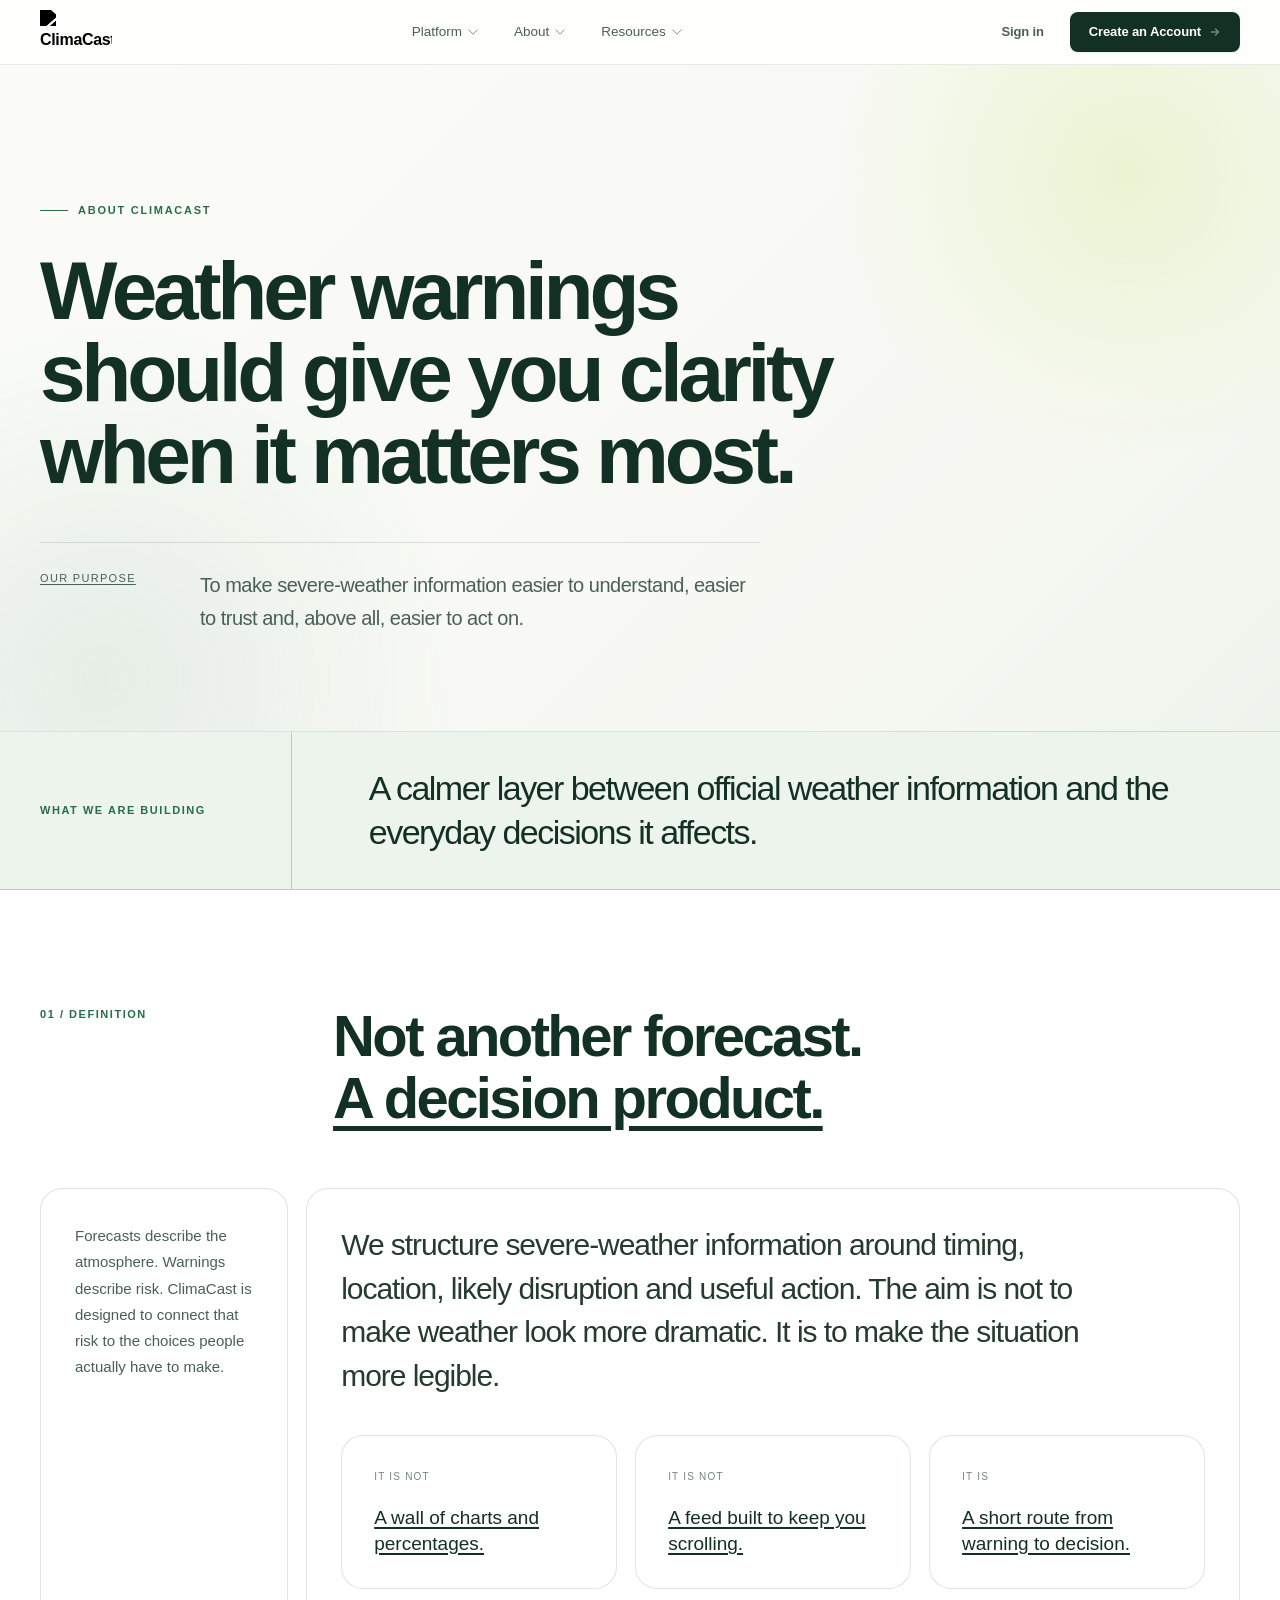
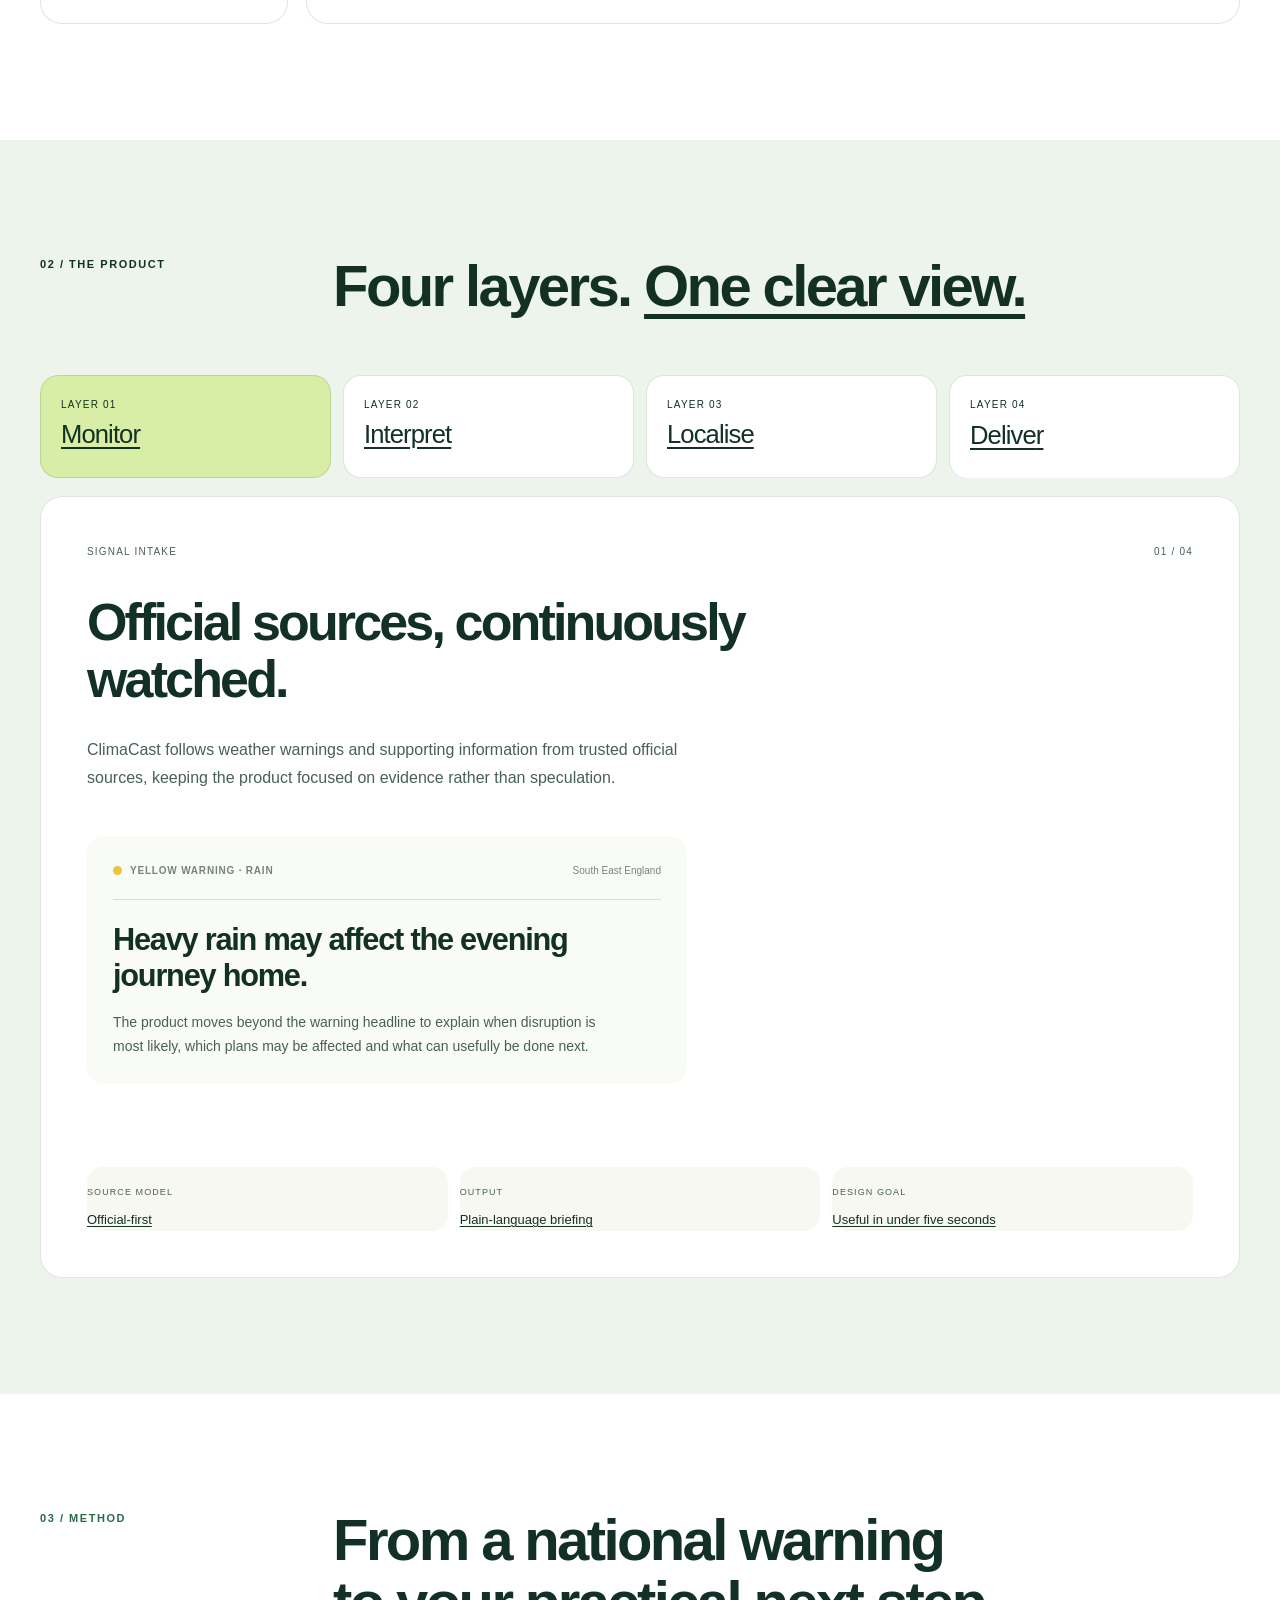
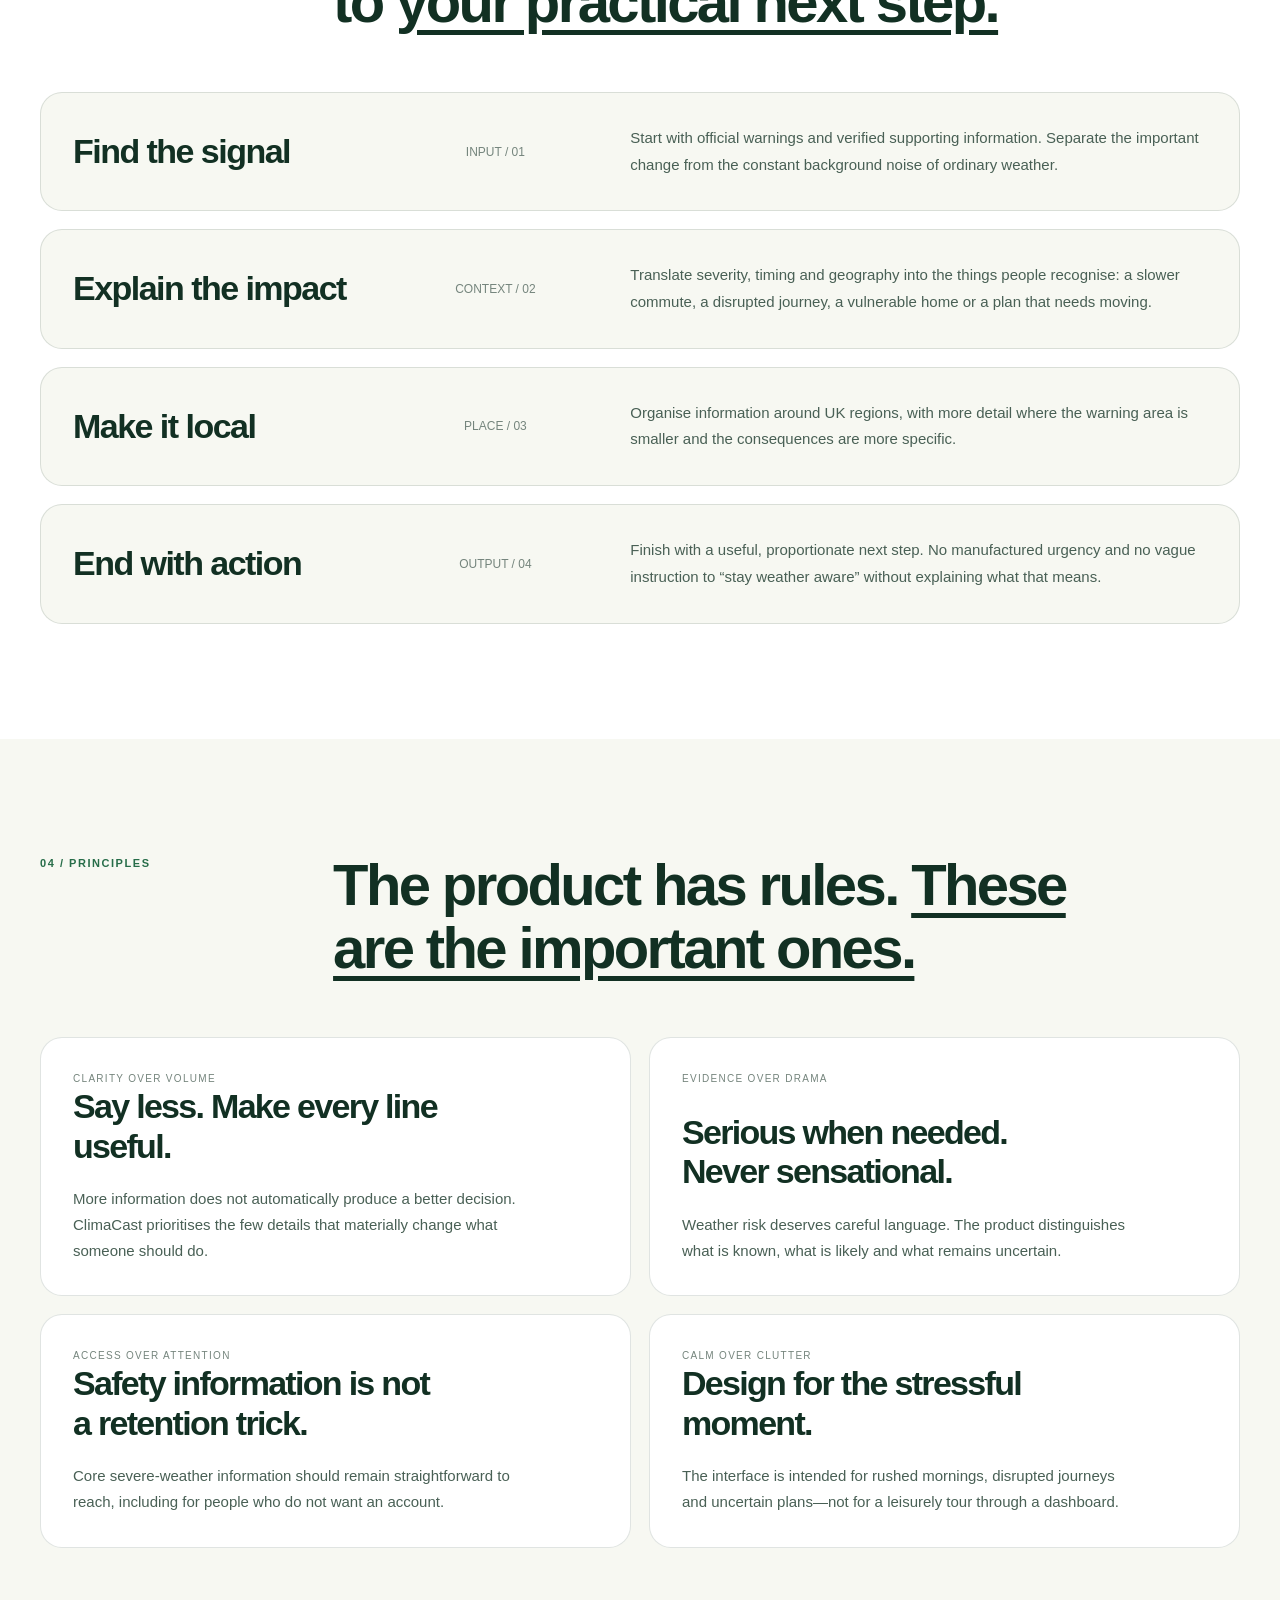
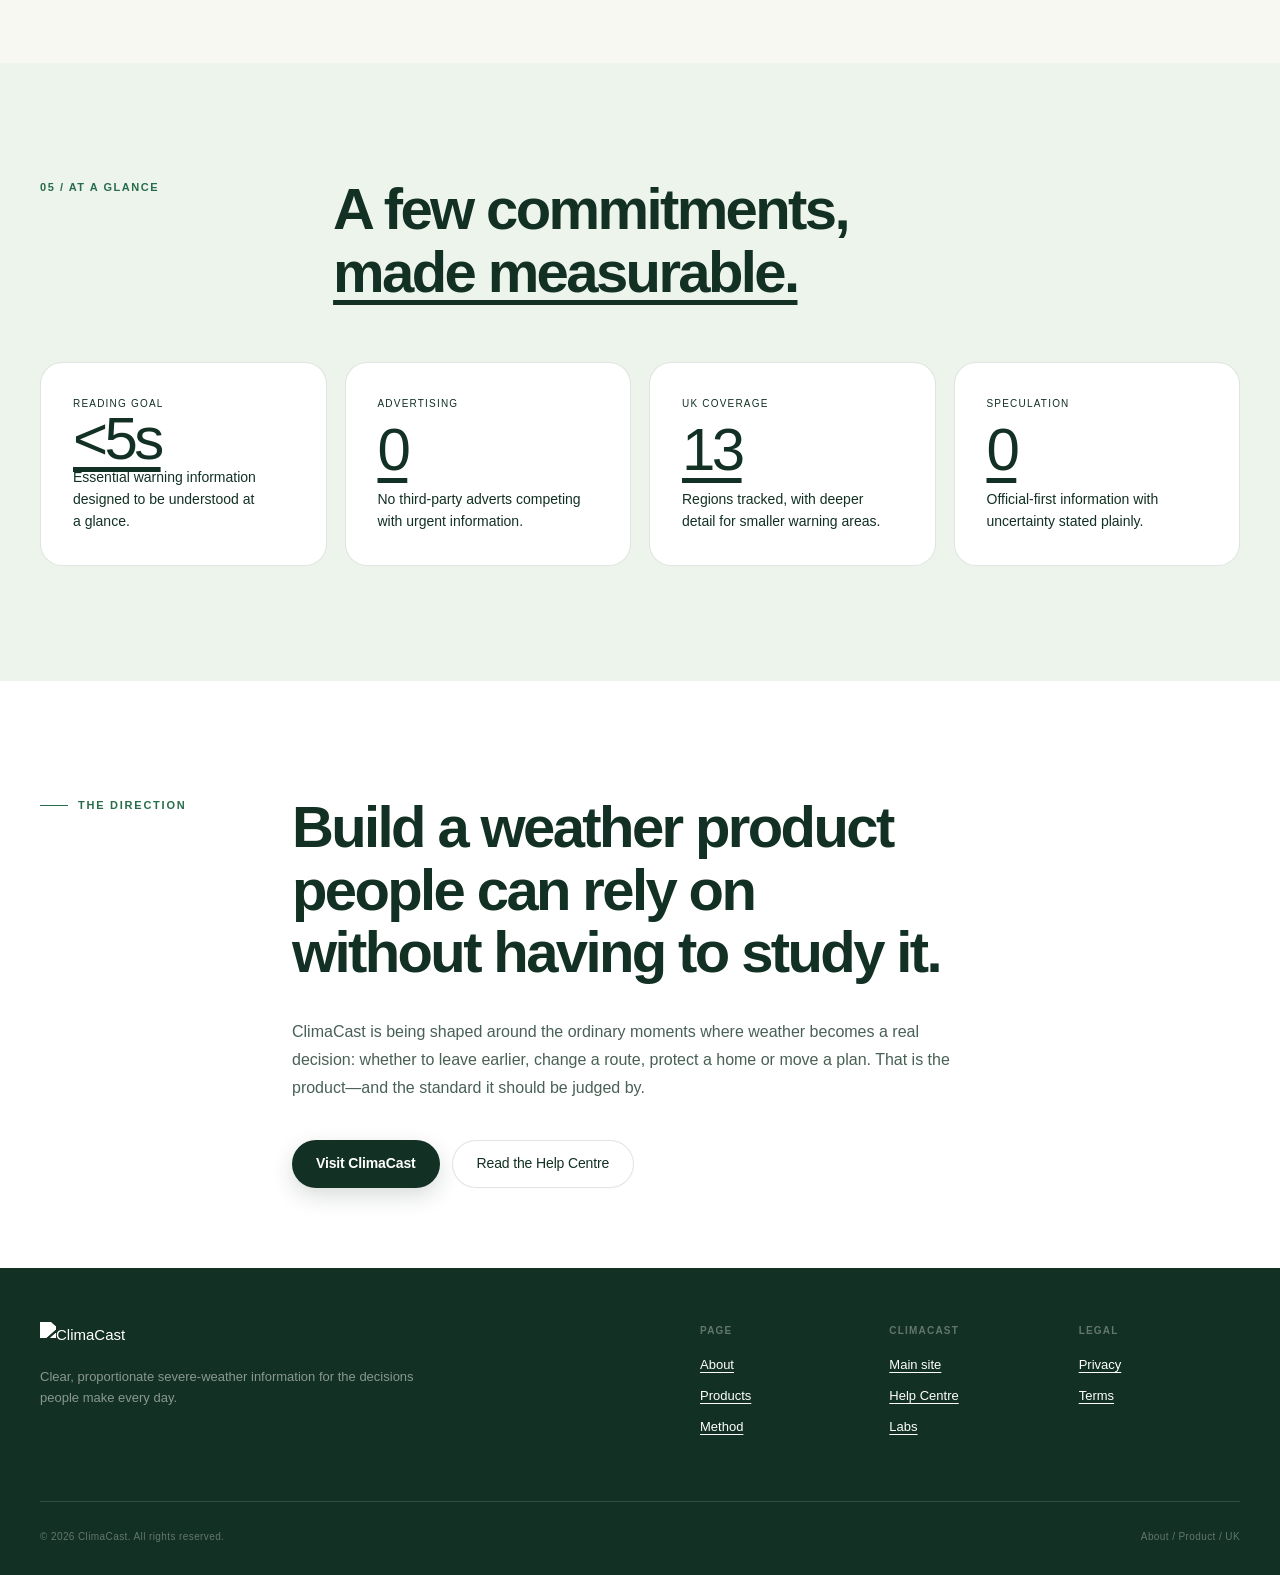
==== commit c3471a0f: "[26100-DEVELOPMENT] several changes; summary in commit details" ====
--- a/about.climacast.uk/index.html
+++ b/about.climacast.uk/index.html
@@ -7,19 +7,12 @@
   <meta name="description"
     content="About ClimaCast and the product behind clearer, more useful UK severe weather intelligence.">
   <title>About ClimaCast — Product and Purpose</title>
-  <link rel="preconnect" href="https://api.climacast.uk" crossorigin>
-  <link rel="preconnect" href="https://fonts.googleapis.com">
-  <link rel="preconnect" href="https://fonts.gstatic.com" crossorigin>
-  <link href="https://fonts.googleapis.com/css2?family=Inter:wght@400;500;600;700;800&display=swap" rel="stylesheet">
+  <link rel="preconnect" href="http://api.climacast.uk" crossorigin>
+
+  <link rel="preconnect" href="https://rsms.me">
+  <link rel="stylesheet" href="https://rsms.me/inter/inter.css">
 
   <style>
-    @font-face {
-      font-family: 'ClimaCast Sans';
-      src: url('https://api.climacast.uk/fonts/climacast-sans/ClimaCastSans.woff2') format('woff2');
-      font-weight: 300 900;
-      font-style: normal;
-      font-display: swap;
-    }
 *,
     *::before,
     *::after {
@@ -29,6 +22,11 @@
     }
 
     :root {
+      --heading: 'Inter', sans-serif;
+      --sans: 'Inter', sans-serif;
+      --mono: 'Inter', sans-serif;
+      --interactive: 'Inter', sans-serif;
+      --font-features: "calt" 1, "frac" 1, "cv01" 1, "cv02" 1, "cv03" 1, "cv04" 1, "cv10" 1, "cv05" 1, "ss03" 1;
       --bg: #ffffff;
       --bg-surface: #f8fafc;
       --bg-card: #ffffff;
@@ -61,11 +59,6 @@
       --blue: #1d4ed8;
       --blue-bg: rgba(59, 130, 246, 0.05);
       --blue-border: rgba(59, 130, 246, 0.25);
-
-      --heading: 'ClimaCast Sans', sans-serif;
-      --sans: 'ClimaCast Sans', sans-serif;
-      --mono: 'ClimaCast Sans', sans-serif;
-      --interactive: 'Inter', sans-serif;
 
       --radius-sm: 8px;
       --radius-md: 12px;
@@ -95,6 +88,12 @@
       --border-strong: var(--about-line);
       --border-glow: rgba(47, 143, 91, 0.28);
     }
+
+html,
+body {
+  font-family: var(--sans);
+  font-feature-settings: var(--font-features);
+}
 
     html {
       scroll-behavior: smooth;
@@ -128,6 +127,7 @@
     button,
     input {
       font: inherit;
+      font-feature-settings: var(--font-features);
       background: none;
       border: none;
     }
@@ -1648,6 +1648,7 @@
 
     .header button {
       font: inherit;
+      font-feature-settings: var(--font-features);
       background: none;
       border: 0;
     }
@@ -1933,7 +1934,7 @@
     <div class="container">
       <nav class="nav" id="global-navigation" aria-label="Global platform navigation">
         <a class="brand" href="https://climacast.uk" aria-label="ClimaCast Homepage">
-          <img style="width: 72px;" src="https://climacast.uk/assets/icon.png" alt="ClimaCast">
+          <img style="width: 72px;" src="https://api.climacast.uk/logo/climacast-icon.svg" alt="ClimaCast">
         </a>
 
         <div class="nav-menu" id="nav-menu-links">
@@ -2354,7 +2355,7 @@
     <div class="container">
       <div class="footer-top">
         <div class="footer-brand">
-          <img src="https://climacast.uk/assets/icon.png" alt="ClimaCast">
+          <img src="https://api.climacast.uk/logo/climacast-icon.svg" alt="ClimaCast">
           <p>Clear, proportionate severe-weather information for the decisions people make every day.</p>
         </div>
         <div class="footer-links">
--- a/about.climacast.uk/refine.css
+++ b/about.climacast.uk/refine.css
@@ -1,4 +1,11 @@
+@import url('https://rsms.me/inter/inter.css');
+
 :root {
+  --heading: 'Inter', sans-serif;
+  --sans: 'Inter', sans-serif;
+  --mono: 'Inter', sans-serif;
+  --interactive: 'Inter', sans-serif;
+  --font-features: "calt" 1, "frac" 1, "cv01" 1, "cv02" 1, "cv03" 1, "cv04" 1, "cv10" 1, "cv05" 1, "ss03" 1;
   --about-ink: #10271c;
   --about-cloud: #e7f0ea;
   --about-paper: #f4f7f2;
@@ -11,6 +18,12 @@
   --border-glow: rgba(47, 143, 91, 0.28);
 }
 
+html,
+body {
+  font-family: var(--sans);
+  font-feature-settings: var(--font-features);
+}
+
 ::selection {
   color: var(--about-ink);
   background: var(--about-signal);
@@ -61,6 +74,7 @@
   border: 0;
   background: transparent;
   font: inherit;
+  font-feature-settings: var(--font-features);
 }
 
 .nav-dropdown.is-open .nav-dropdown-menu {
